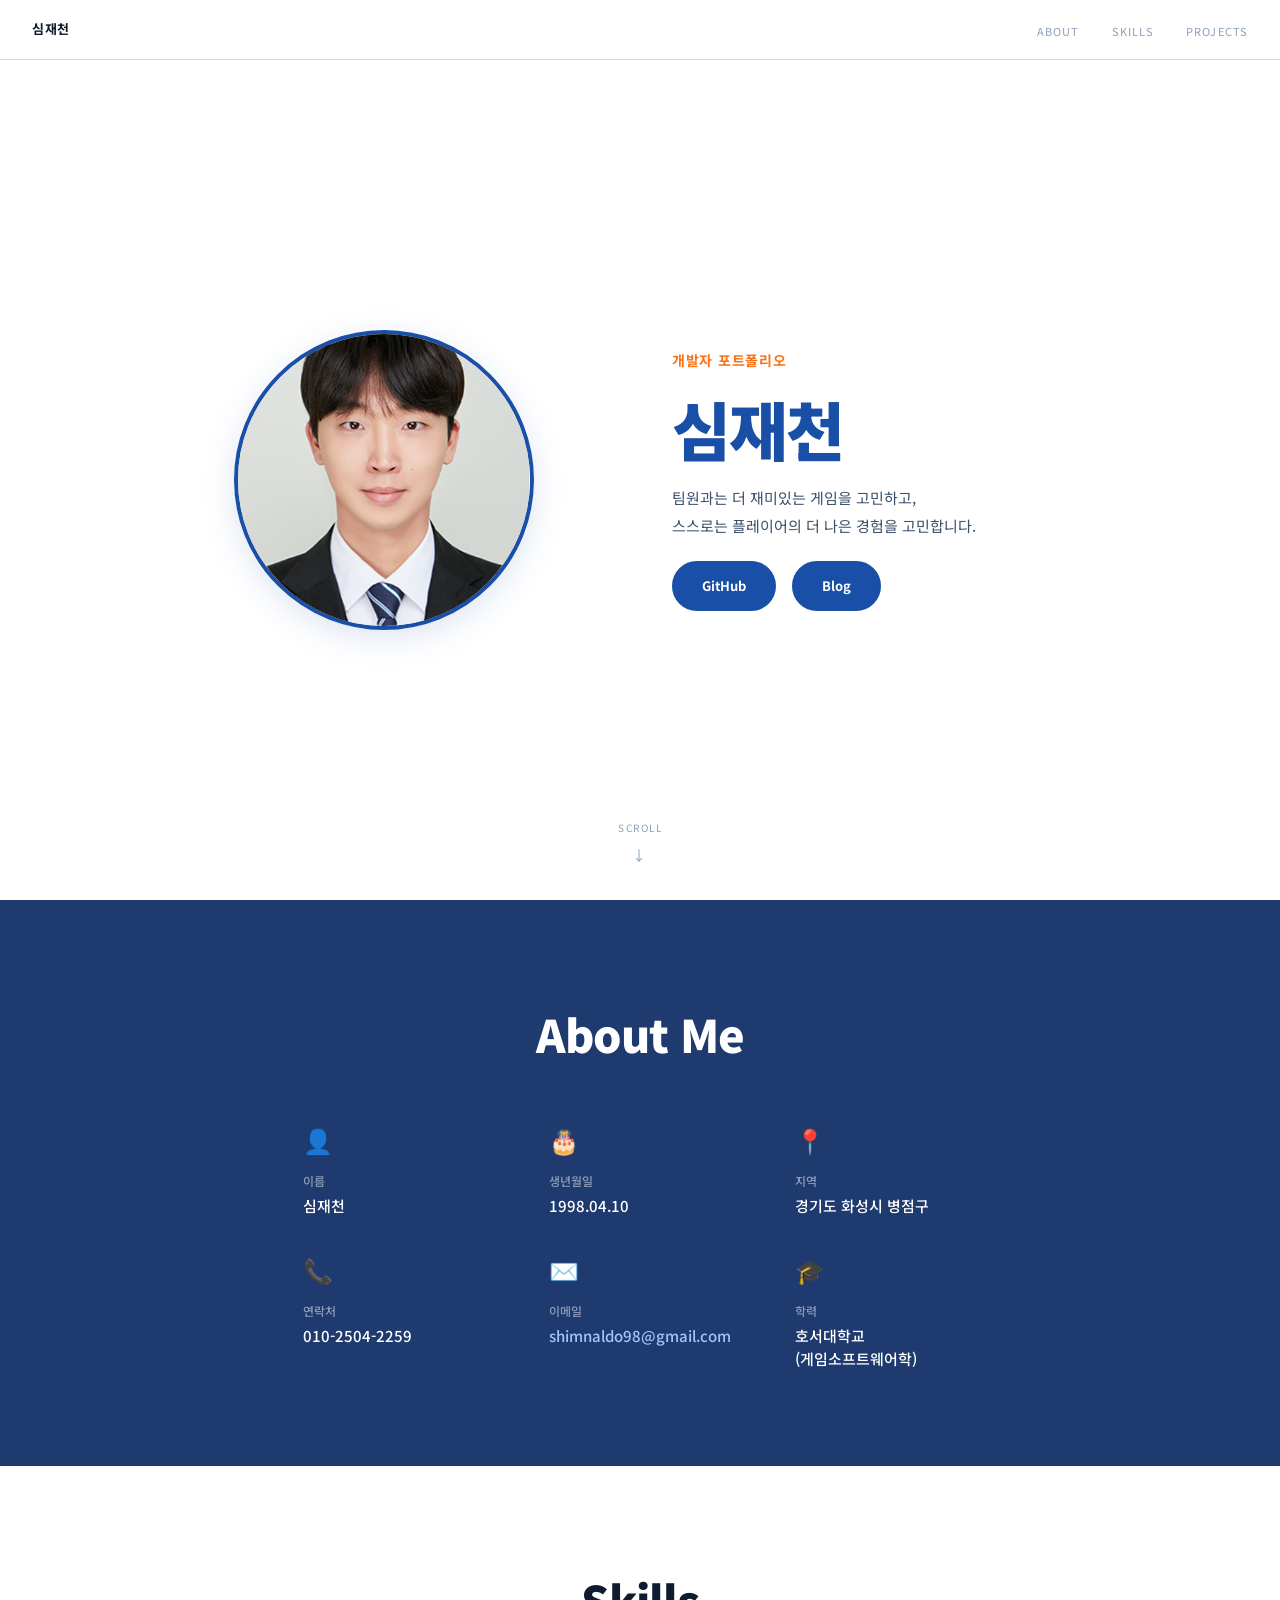
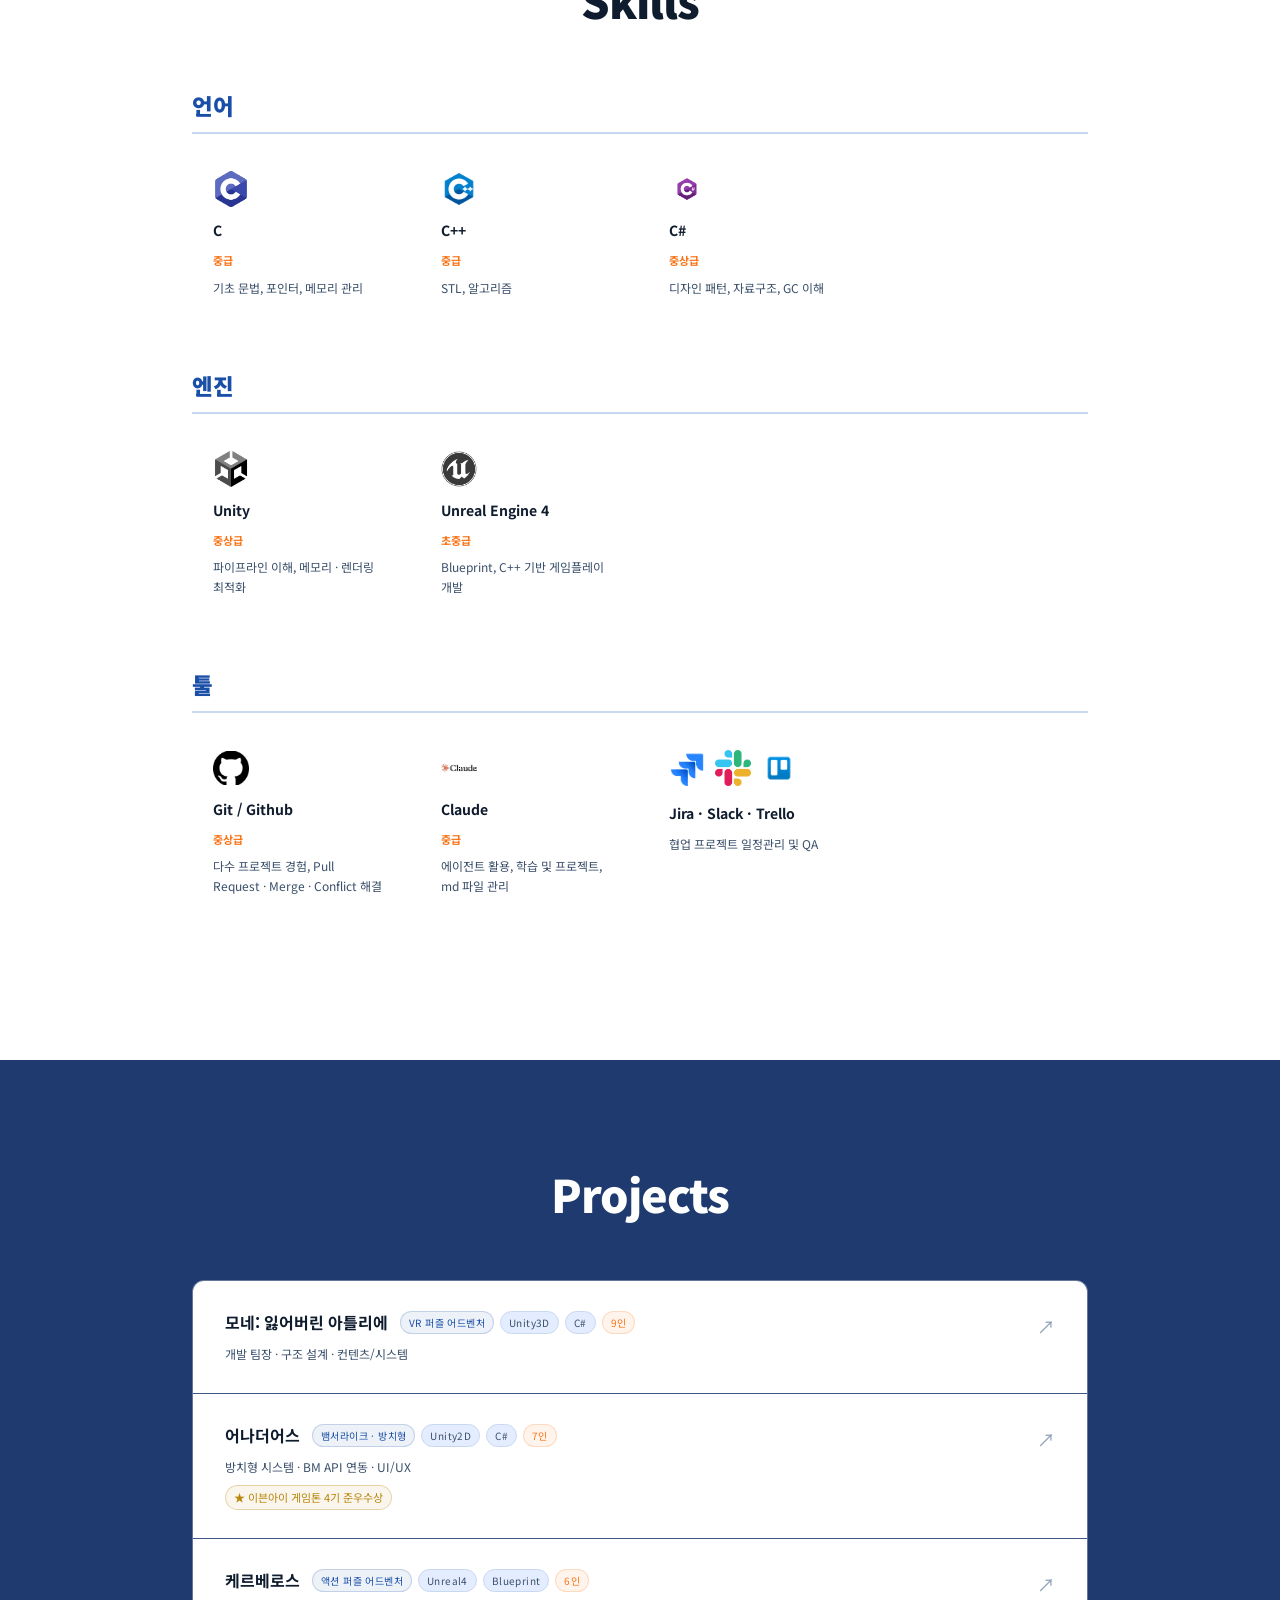
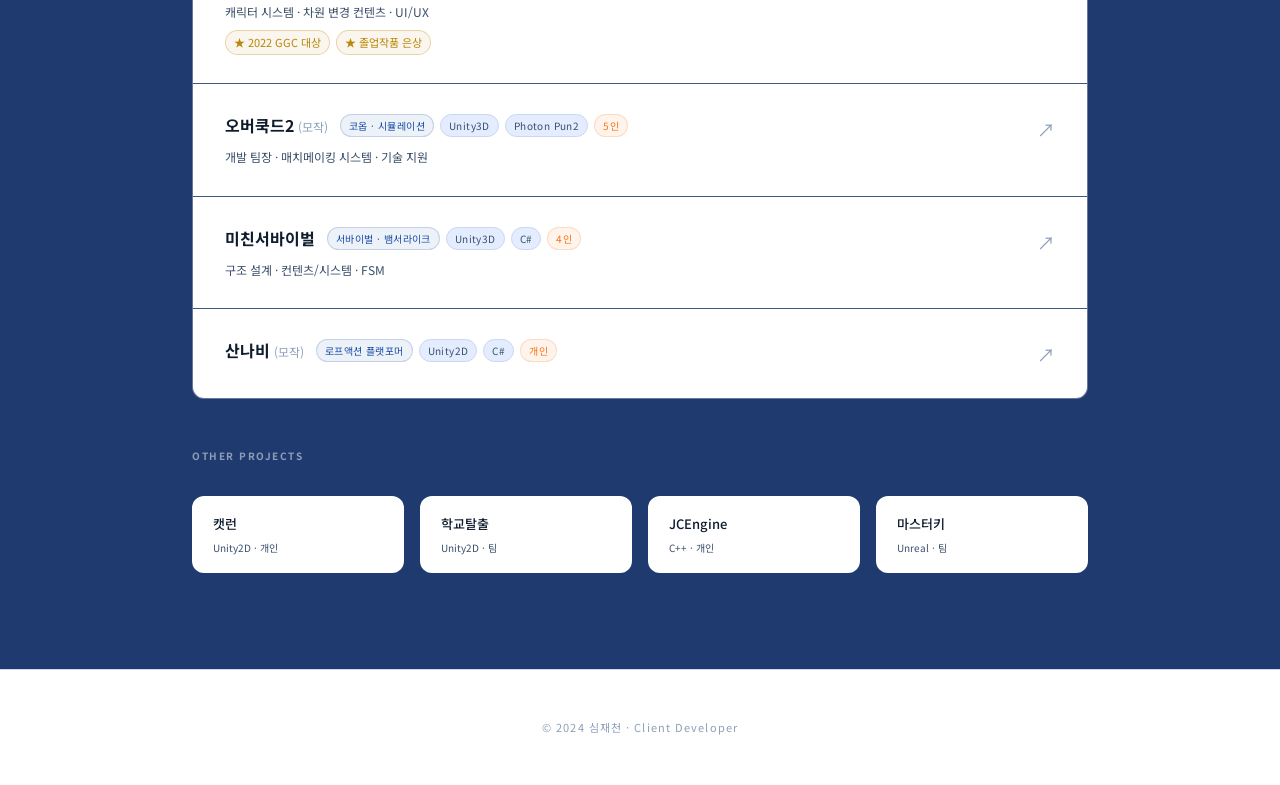
==== index.html @ f61ac031 "Update index.html" ====
<!DOCTYPE html>
<html lang="ko">
<head>
<meta charset="UTF-8">
<meta name="viewport" content="width=device-width, initial-scale=1.0">
<title>심재천 | Client Developer</title>
<link href="https://fonts.googleapis.com/css2?family=Noto+Sans+KR:wght@300;400;500;700;900&display=swap" rel="stylesheet">
<style>
  :root {
    --bg: #ffffff;
    --surface: #f0f4ff;
    --surface2: #e4ecff;
    --border: #c8d8f0;
    --accent: #1a4fa8;
    --accent-light: #3b6fd4;
    --highlight: #f97316;
    --text: #0f1c2e;
    --text-muted: #3a4f6a;
    --text-dim: #8ca0b8;
    --radius: 12px;
    --nav-height: 60px;
  }

  * { margin: 0; padding: 0; box-sizing: border-box; }

  html { scroll-behavior: smooth; }

  body {
    background: var(--bg);
    color: var(--text);
    font-family: 'Noto Sans KR', sans-serif;
    font-weight: 400;
    line-height: 1.7;
  }

  /* 네비게이션 */
  nav {
    position: fixed;
    top: 0;
    left: 0;
    right: 0;
    height: var(--nav-height);
    background: rgba(255,255,255,0.92);
    backdrop-filter: blur(12px);
    border-bottom: 1px solid var(--border);
    z-index: 100;
    display: flex;
    align-items: center;
    justify-content: space-between;
    padding: 0 2rem;
  }

  .nav-logo {
    font-family: 'Noto Sans KR', sans-serif;
    font-size: 13px;
    font-weight: 700;
    color: var(--text);
    text-decoration: none;
    letter-spacing: 0.05em;
  }

  .nav-links {
    display: flex;
    gap: 2rem;
    list-style: none;
  }

  .nav-links a {
    font-family: 'Noto Sans KR', sans-serif;
    font-size: 11px;
    color: var(--text-dim);
    text-decoration: none;
    letter-spacing: 0.1em;
    text-transform: uppercase;
    transition: color 0.2s;
  }

  .nav-links a:hover { color: var(--highlight); }

  /* 히어로 섹션 */
  #hero {
    min-height: 100vh;
    display: flex;
    flex-direction: column;
    align-items: center;
    justify-content: center;
    padding: var(--nav-height) 2rem 0;
    position: relative;
    background: #ffffff;
  }

  .hero-inner {
    max-width: 960px;
    width: 100%;
    margin: 0 auto;
    display: grid;
    grid-template-columns: 1fr 1fr;
    gap: 4rem;
    align-items: center;
  }

  .hero-left {
    display: flex;
    justify-content: center;
  }

  .hero-photo {
    width: 300px;
    height: 300px;
    border-radius: 50%;
    object-fit: cover;
    border: 4px solid var(--accent);
    box-shadow: 0 8px 32px rgba(26,79,168,0.15);
  }

  .hero-right {
    display: flex;
    flex-direction: column;
    gap: 1.25rem;
  }

  .hero-label {
    font-size: 14px;
    font-weight: 700;
    color: var(--highlight);
    letter-spacing: 0.05em;
  }

  .hero-name {
    font-size: clamp(2.5rem, 5vw, 4rem);
    font-weight: 900;
    letter-spacing: -0.03em;
    line-height: 1.1;
    color: var(--accent);
  }

  .hero-desc {
    font-size: 15px;
    color: var(--text-muted);
    line-height: 1.9;
    font-weight: 400;
  }

  .hero-links {
    display: flex;
    gap: 1rem;
    flex-wrap: wrap;
  }

  .hero-link {
    font-size: 13px;
    font-weight: 700;
    padding: 12px 28px;
    border-radius: 100px;
    text-decoration: none;
    transition: all 0.2s;
  }

  .hero-link-primary {
    background: var(--accent);
    color: #ffffff;
    border: 2px solid var(--accent);
  }

  .hero-link-primary:hover {
    background: transparent;
    color: var(--accent);
  }

  .hero-link-secondary {
    background: var(--accent);
    color: #ffffff;
    border: 2px solid var(--accent);
  }

  .hero-link-secondary:hover {
    background: transparent;
    color: var(--accent);
  }

  #about .section-inner {
    display: flex;
    flex-direction: column;
    align-items: center;
  }
    color: rgba(255,255,255,0.5);
  }

  .section.dark .about-val {
    color: #ffffff;
  }

  .section.dark .about-val a {
    color: #a0c4ff;
  }

  .scroll-hint {
    position: absolute;
    bottom: 2rem;
    left: 50%;
    transform: translateX(-50%);
    font-size: 10px;
    color: var(--text-dim);
    letter-spacing: 0.15em;
    display: flex;
    flex-direction: column;
    align-items: center;
    gap: 8px;
    animation: bounce 2s infinite;
  }

  .scroll-hint::after {
    content: '↓';
    font-size: 14px;
  }

  @keyframes bounce {
    0%, 100% { transform: translateX(-50%) translateY(0); }
    50% { transform: translateX(-50%) translateY(6px); }
  }

  /* 공통 섹션 */
  .section {
    padding: 6rem 0;
    background: var(--bg);
  }

  .section.dark {
    background: #1e3a6e;
  }

  .section.dark .project-list {
    background: rgba(255,255,255,0.15);
    border-color: rgba(255,255,255,0.2);
  }

  .section.dark .project-item {
    background: #ffffff;
  }

  .section.dark .project-item:hover {
    background: var(--surface);
  }

  .section.dark .project-name {
    color: var(--text);
  }

  .section.dark .project-role {
    color: var(--text-muted);
  }

  .section.dark .project-arrow {
    color: var(--text-dim);
  }

  .section.dark .project-item:hover .project-arrow {
    color: var(--accent);
  }

  .section.dark .tag-tool {
    background: var(--surface2);
    color: var(--text-muted);
    border-color: var(--border);
  }

  .section.dark .minor-card {
    background: #ffffff;
    border-color: rgba(255,255,255,0.3);
  }

  .section.dark .minor-title {
    color: var(--text);
  }

  .section.dark .minor-meta {
    color: var(--text-muted);
  }

  .section.dark .minor-section-label {
    color: rgba(255,255,255,0.5);
  }

  .section.dark .section-title {
    color: #ffffff;
  }

  #about .section-inner {
    display: flex;
    flex-direction: column;
    align-items: center;
  }

  .section.dark .about-key {
    color: rgba(255,255,255,0.5);
  }

  .section.dark .about-val {
    color: #ffffff;
  }

  .section.dark .about-val a {
    color: #a0c4ff;
  }

  .section-inner {
    max-width: 960px;
    margin: 0 auto;
    padding: 0 2rem;
  }

  .section-title {
    font-family: 'Noto Sans KR', sans-serif;
    font-size: clamp(1.8rem, 4vw, 2.8rem);
    font-weight: 900;
    color: var(--text);
    letter-spacing: -0.02em;
    margin-bottom: 3rem;
    text-align: center;
  }

  .section-title::after {
    display: none;
  }

  /* ABOUT */
  .about-grid {
    display: grid;
    grid-template-columns: repeat(3, 1fr);
    gap: 2rem 4rem;
    width: fit-content;
    margin: 0 auto;
  }

  .about-item {
    display: flex;
    flex-direction: column;
    gap: 4px;
  }

  .about-icon {
    font-size: 24px;
    margin-bottom: 6px;
  }

  .about-key {
    font-size: 12px;
    color: var(--text-dim);
    font-weight: 500;
  }

  .about-val {
    font-size: 15px;
    color: var(--text);
    font-weight: 500;
    line-height: 1.5;
  }

  .about-val a {
    color: var(--accent);
    text-decoration: none;
  }

  .about-val a:hover { text-decoration: underline; }

  /* SKILLS */
  .skills-category {
    margin-bottom: 3rem;
  }

  .skills-category-label {
    font-size: 1.4rem;
    font-weight: 900;
    color: var(--accent);
    margin-bottom: 1rem;
    padding-bottom: 0.5rem;
    border-bottom: 2px solid var(--border);
  }

  .skills-grid {
    display: grid;
    grid-template-columns: repeat(auto-fill, minmax(180px, 1fr));
    gap: 1rem;
  }

  .skill-card {
    background: #ffffff;
    border: 1px solid rgba(255,255,255,0.3);
    border-radius: var(--radius);
    padding: 1.25rem;
    display: flex;
    flex-direction: column;
    gap: 0.5rem;
  }

  .skill-icon {
    width: 36px;
    height: 36px;
    object-fit: contain;
    margin-bottom: 4px;
  }

  .skill-icon-placeholder {
    width: 36px;
    height: 36px;
    display: flex;
    align-items: center;
    justify-content: center;
    font-size: 22px;
    color: var(--highlight);
    margin-bottom: 4px;
  }

  .skill-name {
    font-size: 14px;
    font-weight: 700;
    color: var(--text);
  }

  .skill-level {
    font-size: 11px;
    color: var(--highlight);
    font-weight: 700;
  }

  .skill-desc {
    font-size: 12px;
    color: var(--text-muted);
    line-height: 1.6;
  }
    color: #aaa;
    line-height: 1.6;
  }

  .skill-card-wide {
    grid-column: span 2;
  }

  .skill-icons-row {
    display: flex;
    gap: 10px;
    margin-bottom: 4px;
  }
  .project-list {
    display: flex;
    flex-direction: column;
    gap: 1px;
    background: var(--border);
    border: 1px solid var(--border);
    border-radius: var(--radius);
    overflow: hidden;
  }

  .project-item {
    background: var(--bg);
    padding: 1.75rem 2rem;
    display: grid;
    grid-template-columns: 1fr auto;
    gap: 1rem;
    align-items: start;
    text-decoration: none;
    color: inherit;
    transition: background 0.2s;
    cursor: pointer;
  }

  .project-item:hover {
    background: var(--surface);
  }

  .project-item:hover .project-arrow {
    color: var(--accent);
    transform: translate(2px, -2px);
  }

  .project-main {
    display: flex;
    flex-direction: column;
    gap: 0.5rem;
  }

  .project-header {
    display: flex;
    align-items: center;
    gap: 12px;
    flex-wrap: wrap;
  }

  .project-name {
    font-size: 16px;
    font-weight: 700;
    color: var(--text);
  }

  .project-tags {
    display: flex;
    gap: 6px;
    flex-wrap: wrap;
  }

  .tag {
    font-family: 'Noto Sans KR', sans-serif;
    font-size: 10px;
    padding: 2px 8px;
    border-radius: 100px;
    letter-spacing: 0.04em;
  }

  .tag-genre {
    background: rgba(26,79,168,0.08);
    color: var(--accent);
    border: 1px solid rgba(26,79,168,0.2);
  }

  .tag-tool {
    background: var(--surface2);
    color: var(--text-muted);
    border: 1px solid var(--border);
  }

  .tag-team {
    background: rgba(249,115,22,0.08);
    color: var(--highlight);
    border: 1px solid rgba(249,115,22,0.2);
  }

  .project-role {
    font-size: 12px;
    color: var(--text-dim);
  }

  .project-awards {
    display: flex;
    gap: 6px;
    flex-wrap: wrap;
  }

  .award-badge {
    display: inline-flex;
    align-items: center;
    gap: 4px;
    font-size: 11px;
    color: #b8860b;
    border: 1px solid rgba(184,134,11,0.3);
    background: rgba(184,134,11,0.07);
    padding: 2px 8px;
    border-radius: 100px;
  }

  .project-arrow {
    font-size: 18px;
    color: var(--text-dim);
    transition: color 0.2s, transform 0.2s;
    flex-shrink: 0;
    margin-top: 2px;
  }

  /* 기타 프로젝트 */
  .minor-grid {
    display: grid;
    grid-template-columns: repeat(auto-fill, minmax(180px, 1fr));
    gap: 1rem;
    margin-top: 2rem;
  }

  .minor-card {
    background: var(--surface);
    border: 1px solid var(--border);
    border-radius: var(--radius);
    padding: 1rem 1.25rem;
    display: flex;
    flex-direction: column;
    gap: 4px;
  }

  .minor-title {
    font-size: 13px;
    font-weight: 500;
    color: var(--text);
  }

  .minor-meta {
    font-family: 'Noto Sans KR', sans-serif;
    font-size: 10px;
    color: var(--text-dim);
  }

  .minor-section-label {
    font-family: 'Noto Sans KR', sans-serif;
    font-size: 10px;
    font-weight: 700;
    color: var(--text-dim);
    letter-spacing: 0.15em;
    text-transform: uppercase;
    margin-top: 3rem;
    margin-bottom: 1rem;
  }

  /* 푸터 */
  footer {
    padding: 3rem 0;
    border-top: 1px solid var(--border);
    text-align: center;
  }

  .footer-text {
    font-family: 'Noto Sans KR', sans-serif;
    font-size: 11px;
    color: var(--text-dim);
    letter-spacing: 0.1em;
  }

  @media (max-width: 600px) {
    .about-grid { grid-template-columns: 1fr; }
    .nav-links { display: none; }
    .project-item { grid-template-columns: 1fr; }
    .hero-inner { grid-template-columns: 1fr; text-align: center; }
    .hero-photo { width: 200px; height: 200px; }
    .hero-links { justify-content: center; }
  }
</style>
</head>
<body>

<!-- 네비게이션 -->
<nav>
  <a class="nav-logo" href="#hero">심재천</a>
  <ul class="nav-links">
    <li><a href="#about">About</a></li>
    <li><a href="#skills">Skills</a></li>
    <li><a href="#projects">Projects</a></li>
  </ul>
</nav>

<!-- 히어로 -->
<section id="hero">
  <div class="hero-inner">
    <div class="hero-left">
      <img class="hero-photo" src="assets/icon/profile_sjc.jpg" alt="심재천 프로필 사진">
    </div>
    <div class="hero-right">
      <div class="hero-label">개발자 포트폴리오</div>
      <h1 class="hero-name">심재천</h1>
      <p class="hero-desc">팀원과는 더 재미있는 게임을 고민하고,<br>스스로는 플레이어의 더 나은 경험을 고민합니다.</p>
      <div class="hero-links">
        <a class="hero-link hero-link-primary" href="https://github.com/20171193" target="_blank">GitHub</a>
        <a class="hero-link hero-link-secondary" href="https://shimnaldo.tistory.com/" target="_blank">Blog</a>
      </div>
    </div>
  </div>
  <div class="scroll-hint">SCROLL</div>
</section>

<!-- ABOUT -->
<section id="about" class="section dark">
  <div class="section-inner">
    <div class="section-title">About Me</div>
    <div class="about-grid">
      <div class="about-item">
        <div class="about-icon">👤</div>
        <div class="about-key">이름</div>
        <div class="about-val">심재천</div>
      </div>
      <div class="about-item">
        <div class="about-icon">🎂</div>
        <div class="about-key">생년월일</div>
        <div class="about-val">1998.04.10</div>
      </div>
      <div class="about-item">
        <div class="about-icon">📍</div>
        <div class="about-key">지역</div>
        <div class="about-val">경기도 화성시 병점구</div>
      </div>
      <div class="about-item">
        <div class="about-icon">📞</div>
        <div class="about-key">연락처</div>
        <div class="about-val">010-2504-2259</div>
      </div>
      <div class="about-item">
        <div class="about-icon">✉️</div>
        <div class="about-key">이메일</div>
        <div class="about-val"><a href="mailto:shimnaldo98@gmail.com">shimnaldo98@gmail.com</a></div>
      </div>
      <div class="about-item">
        <div class="about-icon">🎓</div>
        <div class="about-key">학력</div>
        <div class="about-val">호서대학교<br>(게임소프트웨어학)</div>
      </div>
    </div>
  </div>
</section>

<!-- SKILLS -->
<section id="skills" class="section">
  <div class="section-inner">
    <div class="section-title">Skills</div>

    <div class="skills-category">
      <div class="skills-category-label">언어</div>
      <div class="skills-grid">
        <div class="skill-card">
          <img class="skill-icon" src="assets/icon/C.png" alt="C">
          <div class="skill-name">C</div>
          <div class="skill-level">중급</div>
          <div class="skill-desc">기초 문법, 포인터, 메모리 관리</div>
        </div>
        <div class="skill-card">
          <img class="skill-icon" src="assets/icon/CPP.png" alt="C++">
          <div class="skill-name">C++</div>
          <div class="skill-level">중급</div>
          <div class="skill-desc">STL, 알고리즘</div>
        </div>
        <div class="skill-card">
          <img class="skill-icon" src="assets/icon/Csharp.png" alt="C#">
          <div class="skill-name">C#</div>
          <div class="skill-level">중상급</div>
          <div class="skill-desc">디자인 패턴, 자료구조, GC 이해</div>
        </div>
      </div>
    </div>

    <div class="skills-category">
      <div class="skills-category-label">엔진</div>
      <div class="skills-grid">
        <div class="skill-card">
          <img class="skill-icon" src="assets/icon/Unity.png" alt="Unity">
          <div class="skill-name">Unity</div>
          <div class="skill-level">중상급</div>
          <div class="skill-desc">파이프라인 이해, 메모리 · 렌더링 최적화</div>
        </div>
        <div class="skill-card">
          <img class="skill-icon" src="assets/icon/Unreal.png" alt="Unreal Engine 4">
          <div class="skill-name">Unreal Engine 4</div>
          <div class="skill-level">초중급</div>
          <div class="skill-desc">Blueprint, C++ 기반 게임플레이 개발</div>
        </div>
      </div>
    </div>

    <div class="skills-category">
      <div class="skills-category-label">툴</div>
      <div class="skills-grid">
        <div class="skill-card">
          <img class="skill-icon" src="assets/icon/Github.png" alt="Git/Github">
          <div class="skill-name">Git / Github</div>
          <div class="skill-level">중상급</div>
          <div class="skill-desc">다수 프로젝트 경험, Pull Request · Merge · Conflict 해결</div>
        </div>
        <div class="skill-card">
          <img class="skill-icon" src="assets/icon/Claude.png" alt="Claude">
          <div class="skill-name">Claude</div>
          <div class="skill-level">중급</div>
          <div class="skill-desc">에이전트 활용, 학습 및 프로젝트, md 파일 관리</div>
        </div>
        <div class="skill-card skill-card-wide">
          <div class="skill-icons-row">
            <img class="skill-icon" src="assets/icon/Jira.png" alt="Jira">
            <img class="skill-icon" src="assets/icon/Slack.png" alt="Slack">
            <img class="skill-icon" src="assets/icon/Trello.png" alt="Trello">
          </div>
          <div class="skill-name">Jira · Slack · Trello</div>
          <div class="skill-desc">협업 프로젝트 일정관리 및 QA</div>
        </div>
      </div>
    </div>

  </div>
</section>

<!-- PROJECTS -->
<section id="projects" class="section dark">
  <div class="section-inner">
    <div class="section-title">Projects</div>

    <div class="project-list">

      <!-- 모네 -->
      <div class="project-item" onclick="location.href='monet.html'">
        <div class="project-main">
          <div class="project-header">
            <span class="project-name">모네: 잃어버린 아틀리에</span>
            <div class="project-tags">
              <span class="tag tag-genre">VR 퍼즐 어드벤처</span>
              <span class="tag tag-tool">Unity3D</span>
              <span class="tag tag-tool">C#</span>
              <span class="tag tag-team">9인</span>
            </div>
          </div>
          <div class="project-role">개발 팀장 · 구조 설계 · 컨텐츠/시스템</div>
        </div>
        <span class="project-arrow">↗</span>
      </div>

      <!-- 어나더어스 -->
      <div class="project-item" onclick="location.href='anothearth.html'">
        <div class="project-main">
          <div class="project-header">
            <span class="project-name">어나더어스</span>
            <div class="project-tags">
              <span class="tag tag-genre">뱀서라이크 · 방치형</span>
              <span class="tag tag-tool">Unity2D</span>
              <span class="tag tag-tool">C#</span>
              <span class="tag tag-team">7인</span>
            </div>
          </div>
          <div class="project-role">방치형 시스템 · BM API 연동 · UI/UX</div>
          <div class="project-awards">
            <span class="award-badge">★ 이븐아이 게임톤 4기 준우수상</span>
          </div>
        </div>
        <span class="project-arrow">↗</span>
      </div>

      <!-- 케르베로스 -->
      <div class="project-item" onclick="location.href='kerberos.html'">
        <div class="project-main">
          <div class="project-header">
            <span class="project-name">케르베로스</span>
            <div class="project-tags">
              <span class="tag tag-genre">액션 퍼즐 어드벤처</span>
              <span class="tag tag-tool">Unreal4</span>
              <span class="tag tag-tool">Blueprint</span>
              <span class="tag tag-team">6인</span>
            </div>
          </div>
          <div class="project-role">캐릭터 시스템 · 차원 변경 컨텐츠 · UI/UX</div>
          <div class="project-awards">
            <span class="award-badge">★ 2022 GGC 대상</span>
            <span class="award-badge">★ 졸업작품 은상</span>
          </div>
        </div>
        <span class="project-arrow">↗</span>
      </div>

      <!-- 오버쿡드2 -->
      <div class="project-item" onclick="location.href='overcooked.html'">
        <div class="project-main">
          <div class="project-header">
            <span class="project-name">오버쿡드2 <span style="font-size:12px; color:var(--text-dim); font-weight:400;">(모작)</span></span>
            <div class="project-tags">
              <span class="tag tag-genre">코옵 · 시뮬레이션</span>
              <span class="tag tag-tool">Unity3D</span>
              <span class="tag tag-tool">Photon Pun2</span>
              <span class="tag tag-team">5인</span>
            </div>
          </div>
          <div class="project-role">개발 팀장 · 매치메이킹 시스템 · 기술 지원</div>
        </div>
        <span class="project-arrow">↗</span>
      </div>

      <!-- 미친서바이벌 -->
      <div class="project-item" onclick="location.href='madsurvival.html'">
        <div class="project-main">
          <div class="project-header">
            <span class="project-name">미친서바이벌</span>
            <div class="project-tags">
              <span class="tag tag-genre">서바이벌 · 뱀서라이크</span>
              <span class="tag tag-tool">Unity3D</span>
              <span class="tag tag-tool">C#</span>
              <span class="tag tag-team">4인</span>
            </div>
          </div>
          <div class="project-role">구조 설계 · 컨텐츠/시스템 · FSM</div>
        </div>
        <span class="project-arrow">↗</span>
      </div>

      <!-- 산나비 -->
      <div class="project-item" onclick="location.href='sannabi.html'">
        <div class="project-main">
          <div class="project-header">
            <span class="project-name">산나비 <span style="font-size:12px; color:var(--text-dim); font-weight:400;">(모작)</span></span>
            <div class="project-tags">
              <span class="tag tag-genre">로프액션 플랫포머</span>
              <span class="tag tag-tool">Unity2D</span>
              <span class="tag tag-tool">C#</span>
              <span class="tag tag-team">개인</span>
            </div>
          </div>
        </div>
        <span class="project-arrow">↗</span>
      </div>

    </div>

    <!-- 기타 프로젝트 -->
    <div class="minor-section-label">Other Projects</div>
    <div class="minor-grid">
      <div class="minor-card">
        <div class="minor-title">캣런</div>
        <div class="minor-meta">Unity2D · 개인</div>
      </div>
      <div class="minor-card">
        <div class="minor-title">학교탈출</div>
        <div class="minor-meta">Unity2D · 팀</div>
      </div>
      <div class="minor-card">
        <div class="minor-title">JCEngine</div>
        <div class="minor-meta">C++ · 개인</div>
      </div>
      <div class="minor-card">
        <div class="minor-title">마스터키</div>
        <div class="minor-meta">Unreal · 팀</div>
      </div>
    </div>

  </div>
</section>

<footer>
  <p class="footer-text">© 2024 심재천 · Client Developer</p>
</footer>

</body>
</html>
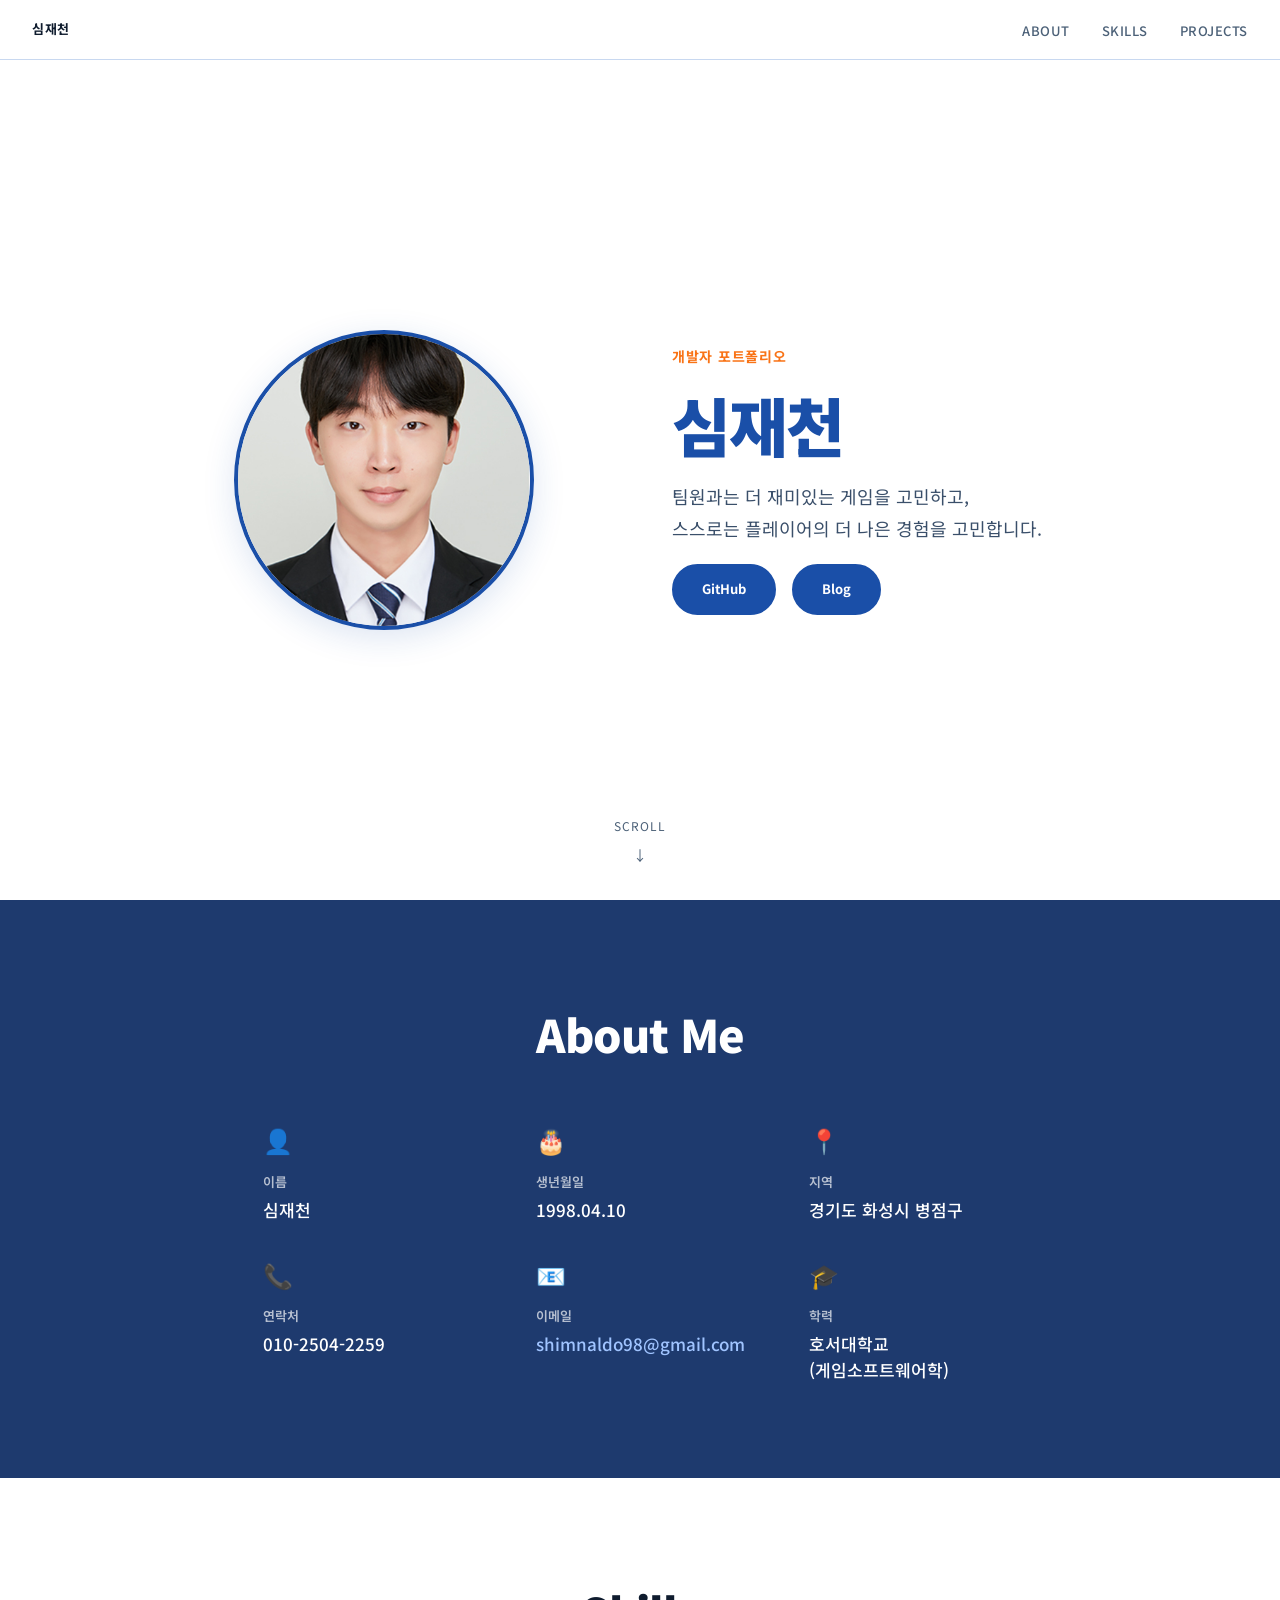
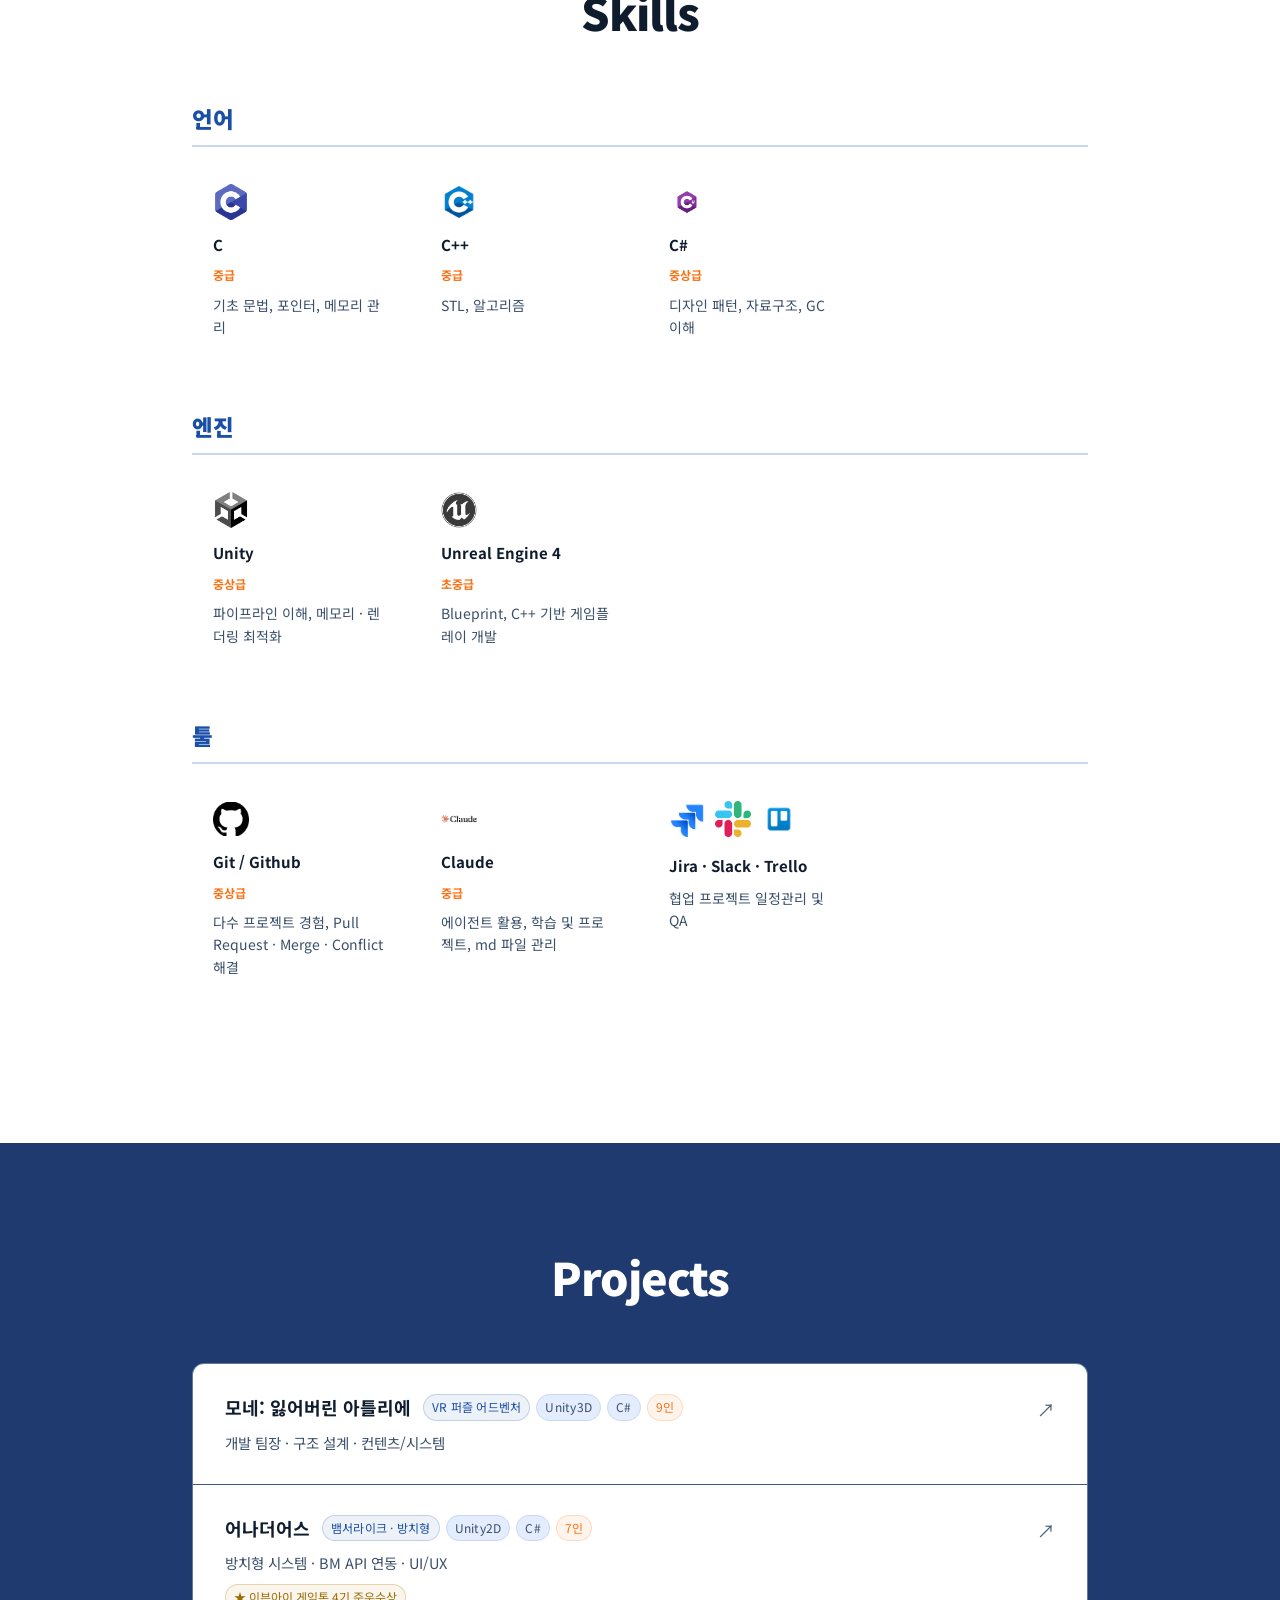
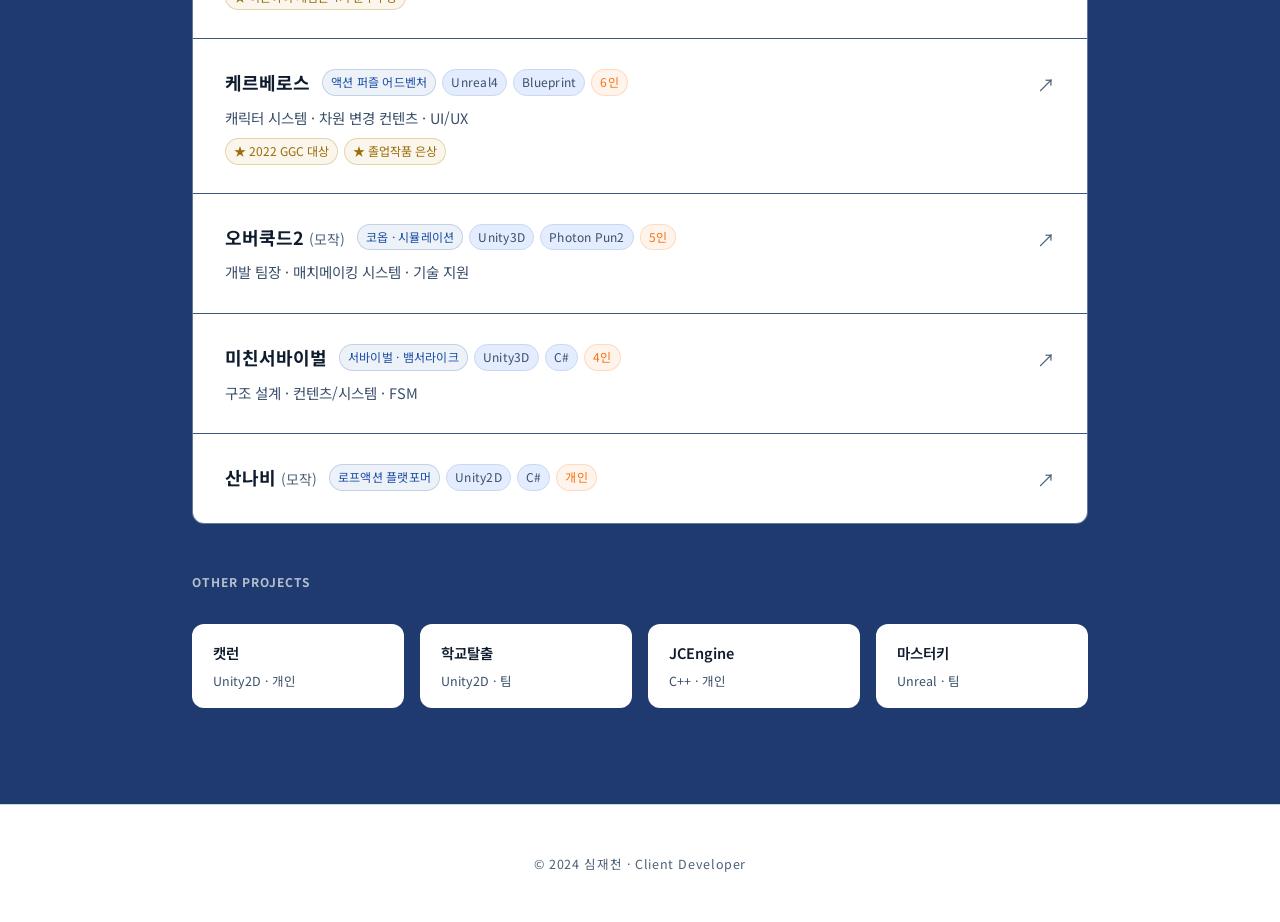
==== commit a6c6122e: "fix : 메인 페이지 폰트 크기 수정" ====
--- a/index.html
+++ b/index.html
@@ -16,7 +16,7 @@
     --highlight: #f97316;
     --text: #0f1c2e;
     --text-muted: #3a4f6a;
-    --text-dim: #8ca0b8;
+    --text-dim: #4c6178;
     --radius: 12px;
     --nav-height: 60px;
   }
@@ -30,6 +30,7 @@
     color: var(--text);
     font-family: 'Noto Sans KR', sans-serif;
     font-weight: 400;
+    font-size: 16px;
     line-height: 1.7;
   }
 
@@ -67,10 +68,11 @@
 
   .nav-links a {
     font-family: 'Noto Sans KR', sans-serif;
-    font-size: 11px;
+    font-size: 13px;
+    font-weight: 500;
     color: var(--text-dim);
     text-decoration: none;
-    letter-spacing: 0.1em;
+    letter-spacing: 0.04em;
     text-transform: uppercase;
     transition: color 0.2s;
   }
@@ -135,9 +137,9 @@
   }
 
   .hero-desc {
-    font-size: 15px;
+    font-size: 18px;
     color: var(--text-muted);
-    line-height: 1.9;
+    line-height: 1.8;
     font-weight: 400;
   }
 
@@ -183,7 +185,7 @@
     flex-direction: column;
     align-items: center;
   }
-    color: rgba(255,255,255,0.5);
+    color: rgba(255,255,255,0.68);
   }
 
   .section.dark .about-val {
@@ -199,9 +201,9 @@
     bottom: 2rem;
     left: 50%;
     transform: translateX(-50%);
-    font-size: 10px;
+    font-size: 12px;
     color: var(--text-dim);
-    letter-spacing: 0.15em;
+    letter-spacing: 0.08em;
     display: flex;
     flex-direction: column;
     align-items: center;
@@ -278,7 +280,7 @@
   }
 
   .section.dark .minor-section-label {
-    color: rgba(255,255,255,0.5);
+    color: rgba(255,255,255,0.68);
   }
 
   .section.dark .section-title {
@@ -292,7 +294,7 @@
   }
 
   .section.dark .about-key {
-    color: rgba(255,255,255,0.5);
+    color: rgba(255,255,255,0.68);
   }
 
   .section.dark .about-val {
@@ -344,13 +346,14 @@
   }
 
   .about-key {
-    font-size: 12px;
+    font-size: 13px;
     color: var(--text-dim);
-    font-weight: 500;
+    font-weight: 600;
+    letter-spacing: 0.02em;
   }
 
   .about-val {
-    font-size: 15px;
+    font-size: 17px;
     color: var(--text);
     font-weight: 500;
     line-height: 1.5;
@@ -412,19 +415,19 @@
   }
 
   .skill-name {
-    font-size: 14px;
+    font-size: 15px;
     font-weight: 700;
     color: var(--text);
   }
 
   .skill-level {
-    font-size: 11px;
+    font-size: 12px;
     color: var(--highlight);
     font-weight: 700;
   }
 
   .skill-desc {
-    font-size: 12px;
+    font-size: 14px;
     color: var(--text-muted);
     line-height: 1.6;
   }
@@ -487,7 +490,7 @@
   }
 
   .project-name {
-    font-size: 16px;
+    font-size: 18px;
     font-weight: 700;
     color: var(--text);
   }
@@ -500,10 +503,10 @@
 
   .tag {
     font-family: 'Noto Sans KR', sans-serif;
-    font-size: 10px;
+    font-size: 12px;
     padding: 2px 8px;
     border-radius: 100px;
-    letter-spacing: 0.04em;
+    letter-spacing: 0.02em;
   }
 
   .tag-genre {
@@ -525,7 +528,7 @@
   }
 
   .project-role {
-    font-size: 12px;
+    font-size: 14.5px;
     color: var(--text-dim);
   }
 
@@ -539,8 +542,8 @@
     display: inline-flex;
     align-items: center;
     gap: 4px;
-    font-size: 11px;
-    color: #b8860b;
+    font-size: 12px;
+    color: #9a6d05;
     border: 1px solid rgba(184,134,11,0.3);
     background: rgba(184,134,11,0.07);
     padding: 2px 8px;
@@ -574,23 +577,23 @@
   }
 
   .minor-title {
-    font-size: 13px;
-    font-weight: 500;
+    font-size: 14.5px;
+    font-weight: 600;
     color: var(--text);
   }
 
   .minor-meta {
     font-family: 'Noto Sans KR', sans-serif;
-    font-size: 10px;
+    font-size: 12.5px;
     color: var(--text-dim);
   }
 
   .minor-section-label {
     font-family: 'Noto Sans KR', sans-serif;
-    font-size: 10px;
+    font-size: 12px;
     font-weight: 700;
     color: var(--text-dim);
-    letter-spacing: 0.15em;
+    letter-spacing: 0.08em;
     text-transform: uppercase;
     margin-top: 3rem;
     margin-bottom: 1rem;
@@ -605,9 +608,9 @@
 
   .footer-text {
     font-family: 'Noto Sans KR', sans-serif;
-    font-size: 11px;
+    font-size: 12.5px;
     color: var(--text-dim);
-    letter-spacing: 0.1em;
+    letter-spacing: 0.05em;
   }
 
   @media (max-width: 600px) {
@@ -677,7 +680,7 @@
         <div class="about-val">010-2504-2259</div>
       </div>
       <div class="about-item">
-        <div class="about-icon">✉️</div>
+        <div class="about-icon">📧</div>
         <div class="about-key">이메일</div>
         <div class="about-val"><a href="mailto:shimnaldo98@gmail.com">shimnaldo98@gmail.com</a></div>
       </div>
@@ -836,7 +839,7 @@
       <div class="project-item" onclick="location.href='overcooked.html'">
         <div class="project-main">
           <div class="project-header">
-            <span class="project-name">오버쿡드2 <span style="font-size:12px; color:var(--text-dim); font-weight:400;">(모작)</span></span>
+            <span class="project-name">오버쿡드2 <span style="font-size:14px; color:var(--text-dim); font-weight:400;">(모작)</span></span>
             <div class="project-tags">
               <span class="tag tag-genre">코옵 · 시뮬레이션</span>
               <span class="tag tag-tool">Unity3D</span>
@@ -870,7 +873,7 @@
       <div class="project-item" onclick="location.href='sannabi.html'">
         <div class="project-main">
           <div class="project-header">
-            <span class="project-name">산나비 <span style="font-size:12px; color:var(--text-dim); font-weight:400;">(모작)</span></span>
+            <span class="project-name">산나비 <span style="font-size:14px; color:var(--text-dim); font-weight:400;">(모작)</span></span>
             <div class="project-tags">
               <span class="tag tag-genre">로프액션 플랫포머</span>
               <span class="tag tag-tool">Unity2D</span>
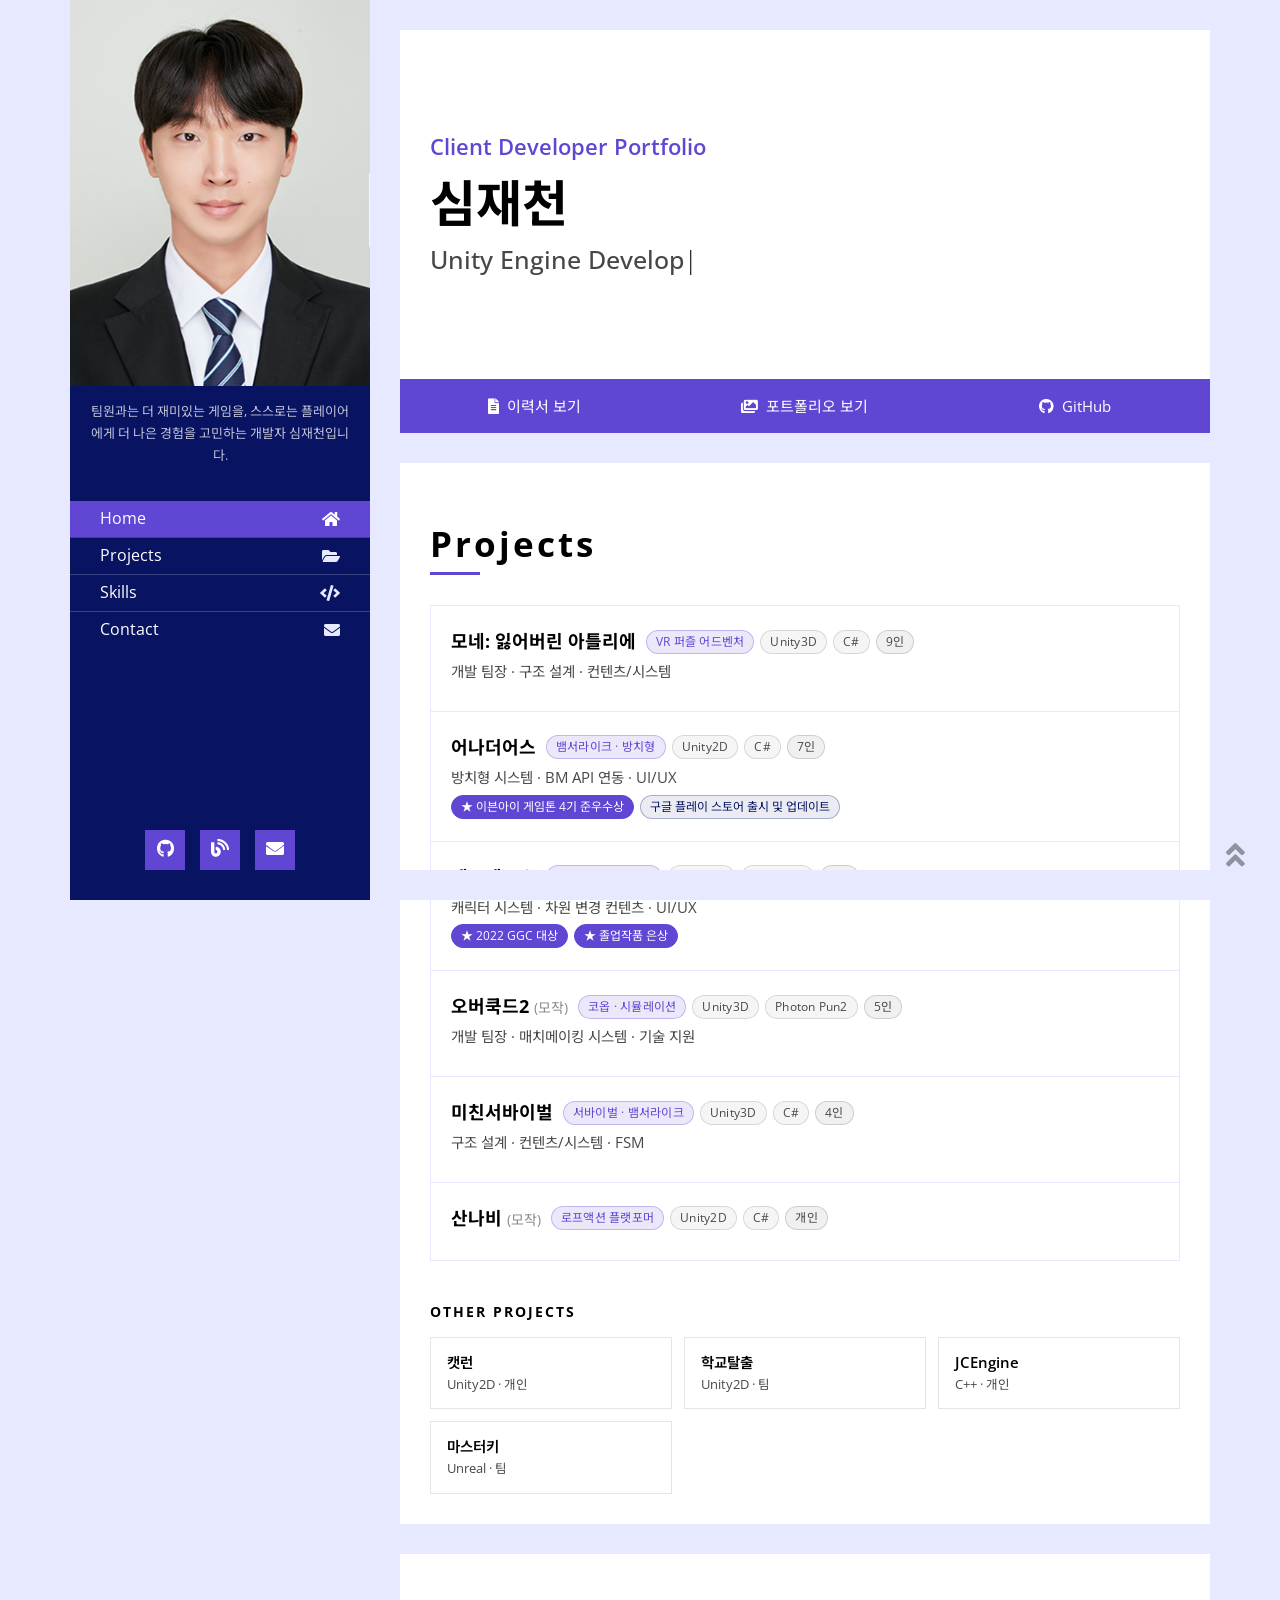
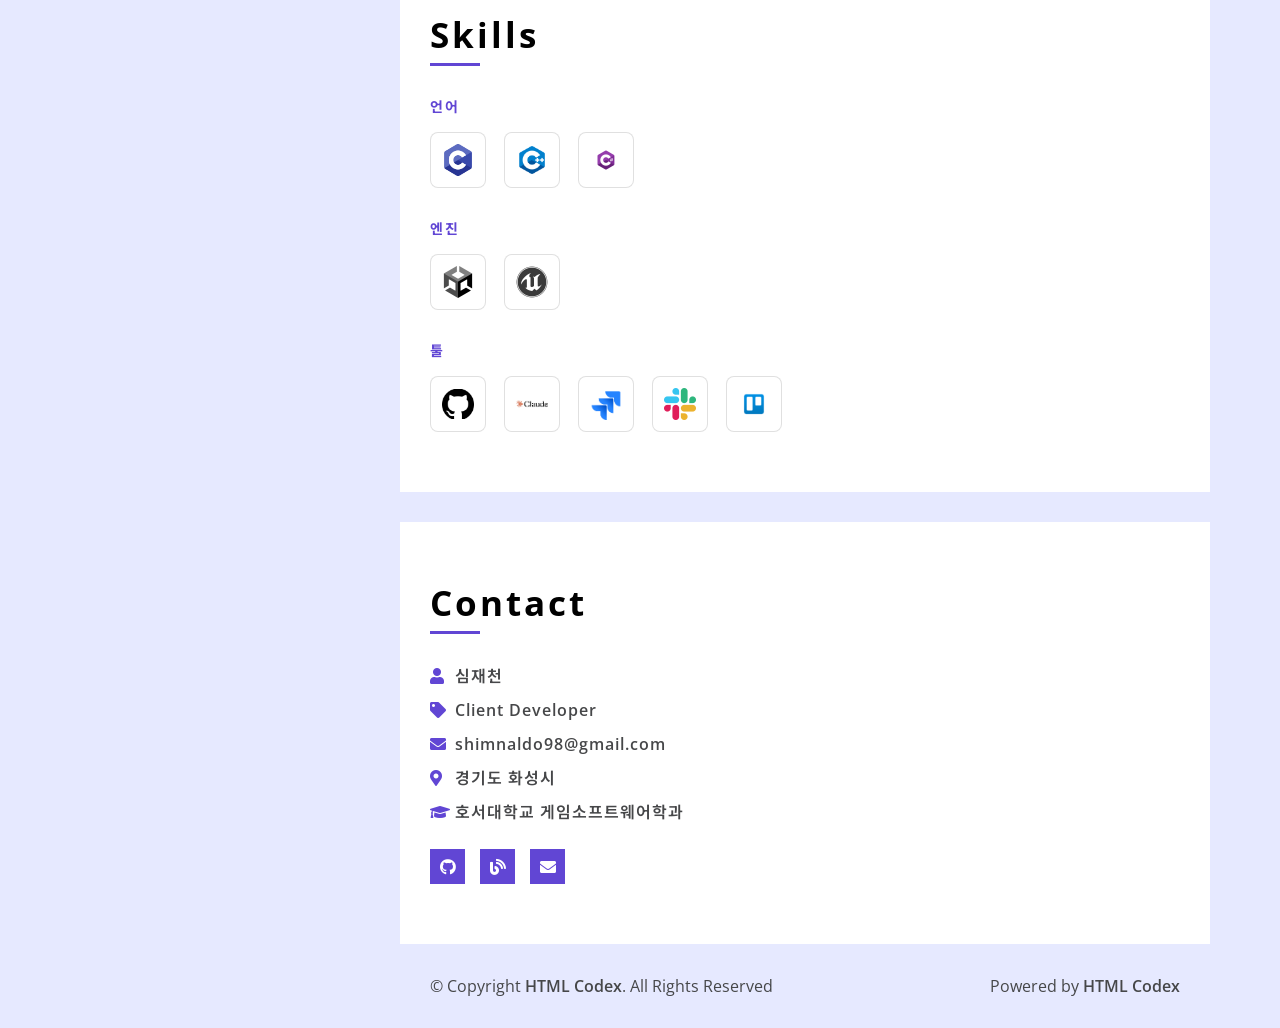
==== commit a4e0a0b3: "프로필 페이지 디자인 적용 resume-2-master 템플릿 기반 메인 페이지 색상/레이아웃 확정, custom.css 추가.  Co-Authored-By: Claude Sonn" ====
--- a/index.html
+++ b/index.html
@@ -1,919 +1,295 @@
 <!DOCTYPE html>
 <html lang="ko">
-<head>
-<meta charset="UTF-8">
-<meta name="viewport" content="width=device-width, initial-scale=1.0">
-<title>심재천 | Client Developer</title>
-<link href="https://fonts.googleapis.com/css2?family=Noto+Sans+KR:wght@300;400;500;700;900&display=swap" rel="stylesheet">
-<style>
-  :root {
-    --bg: #ffffff;
-    --surface: #f0f4ff;
-    --surface2: #e4ecff;
-    --border: #c8d8f0;
-    --accent: #1a4fa8;
-    --accent-light: #3b6fd4;
-    --highlight: #f97316;
-    --text: #0f1c2e;
-    --text-muted: #3a4f6a;
-    --text-dim: #4c6178;
-    --radius: 12px;
-    --nav-height: 60px;
-  }
-
-  * { margin: 0; padding: 0; box-sizing: border-box; }
-
-  html { scroll-behavior: smooth; }
-
-  body {
-    background: var(--bg);
-    color: var(--text);
-    font-family: 'Noto Sans KR', sans-serif;
-    font-weight: 400;
-    font-size: 16px;
-    line-height: 1.7;
-  }
-
-  /* 네비게이션 */
-  nav {
-    position: fixed;
-    top: 0;
-    left: 0;
-    right: 0;
-    height: var(--nav-height);
-    background: rgba(255,255,255,0.92);
-    backdrop-filter: blur(12px);
-    border-bottom: 1px solid var(--border);
-    z-index: 100;
-    display: flex;
-    align-items: center;
-    justify-content: space-between;
-    padding: 0 2rem;
-  }
-
-  .nav-logo {
-    font-family: 'Noto Sans KR', sans-serif;
-    font-size: 13px;
-    font-weight: 700;
-    color: var(--text);
-    text-decoration: none;
-    letter-spacing: 0.05em;
-  }
-
-  .nav-links {
-    display: flex;
-    gap: 2rem;
-    list-style: none;
-  }
-
-  .nav-links a {
-    font-family: 'Noto Sans KR', sans-serif;
-    font-size: 13px;
-    font-weight: 500;
-    color: var(--text-dim);
-    text-decoration: none;
-    letter-spacing: 0.04em;
-    text-transform: uppercase;
-    transition: color 0.2s;
-  }
-
-  .nav-links a:hover { color: var(--highlight); }
-
-  /* 히어로 섹션 */
-  #hero {
-    min-height: 100vh;
-    display: flex;
-    flex-direction: column;
-    align-items: center;
-    justify-content: center;
-    padding: var(--nav-height) 2rem 0;
-    position: relative;
-    background: #ffffff;
-  }
-
-  .hero-inner {
-    max-width: 960px;
-    width: 100%;
-    margin: 0 auto;
-    display: grid;
-    grid-template-columns: 1fr 1fr;
-    gap: 4rem;
-    align-items: center;
-  }
-
-  .hero-left {
-    display: flex;
-    justify-content: center;
-  }
-
-  .hero-photo {
-    width: 300px;
-    height: 300px;
-    border-radius: 50%;
-    object-fit: cover;
-    border: 4px solid var(--accent);
-    box-shadow: 0 8px 32px rgba(26,79,168,0.15);
-  }
-
-  .hero-right {
-    display: flex;
-    flex-direction: column;
-    gap: 1.25rem;
-  }
-
-  .hero-label {
-    font-size: 14px;
-    font-weight: 700;
-    color: var(--highlight);
-    letter-spacing: 0.05em;
-  }
-
-  .hero-name {
-    font-size: clamp(2.5rem, 5vw, 4rem);
-    font-weight: 900;
-    letter-spacing: -0.03em;
-    line-height: 1.1;
-    color: var(--accent);
-  }
-
-  .hero-desc {
-    font-size: 18px;
-    color: var(--text-muted);
-    line-height: 1.8;
-    font-weight: 400;
-  }
-
-  .hero-links {
-    display: flex;
-    gap: 1rem;
-    flex-wrap: wrap;
-  }
-
-  .hero-link {
-    font-size: 13px;
-    font-weight: 700;
-    padding: 12px 28px;
-    border-radius: 100px;
-    text-decoration: none;
-    transition: all 0.2s;
-  }
-
-  .hero-link-primary {
-    background: var(--accent);
-    color: #ffffff;
-    border: 2px solid var(--accent);
-  }
-
-  .hero-link-primary:hover {
-    background: transparent;
-    color: var(--accent);
-  }
-
-  .hero-link-secondary {
-    background: var(--accent);
-    color: #ffffff;
-    border: 2px solid var(--accent);
-  }
-
-  .hero-link-secondary:hover {
-    background: transparent;
-    color: var(--accent);
-  }
-
-  #about .section-inner {
-    display: flex;
-    flex-direction: column;
-    align-items: center;
-  }
-    color: rgba(255,255,255,0.68);
-  }
-
-  .section.dark .about-val {
-    color: #ffffff;
-  }
-
-  .section.dark .about-val a {
-    color: #a0c4ff;
-  }
-
-  .scroll-hint {
-    position: absolute;
-    bottom: 2rem;
-    left: 50%;
-    transform: translateX(-50%);
-    font-size: 12px;
-    color: var(--text-dim);
-    letter-spacing: 0.08em;
-    display: flex;
-    flex-direction: column;
-    align-items: center;
-    gap: 8px;
-    animation: bounce 2s infinite;
-  }
-
-  .scroll-hint::after {
-    content: '↓';
-    font-size: 14px;
-  }
-
-  @keyframes bounce {
-    0%, 100% { transform: translateX(-50%) translateY(0); }
-    50% { transform: translateX(-50%) translateY(6px); }
-  }
-
-  /* 공통 섹션 */
-  .section {
-    padding: 6rem 0;
-    background: var(--bg);
-  }
-
-  .section.dark {
-    background: #1e3a6e;
-  }
-
-  .section.dark .project-list {
-    background: rgba(255,255,255,0.15);
-    border-color: rgba(255,255,255,0.2);
-  }
-
-  .section.dark .project-item {
-    background: #ffffff;
-  }
-
-  .section.dark .project-item:hover {
-    background: var(--surface);
-  }
-
-  .section.dark .project-name {
-    color: var(--text);
-  }
-
-  .section.dark .project-role {
-    color: var(--text-muted);
-  }
-
-  .section.dark .project-arrow {
-    color: var(--text-dim);
-  }
-
-  .section.dark .project-item:hover .project-arrow {
-    color: var(--accent);
-  }
-
-  .section.dark .tag-tool {
-    background: var(--surface2);
-    color: var(--text-muted);
-    border-color: var(--border);
-  }
-
-  .section.dark .minor-card {
-    background: #ffffff;
-    border-color: rgba(255,255,255,0.3);
-  }
-
-  .section.dark .minor-title {
-    color: var(--text);
-  }
-
-  .section.dark .minor-meta {
-    color: var(--text-muted);
-  }
-
-  .section.dark .minor-section-label {
-    color: rgba(255,255,255,0.68);
-  }
-
-  .section.dark .section-title {
-    color: #ffffff;
-  }
-
-  #about .section-inner {
-    display: flex;
-    flex-direction: column;
-    align-items: center;
-  }
-
-  .section.dark .about-key {
-    color: rgba(255,255,255,0.68);
-  }
-
-  .section.dark .about-val {
-    color: #ffffff;
-  }
-
-  .section.dark .about-val a {
-    color: #a0c4ff;
-  }
-
-  .section-inner {
-    max-width: 960px;
-    margin: 0 auto;
-    padding: 0 2rem;
-  }
-
-  .section-title {
-    font-family: 'Noto Sans KR', sans-serif;
-    font-size: clamp(1.8rem, 4vw, 2.8rem);
-    font-weight: 900;
-    color: var(--text);
-    letter-spacing: -0.02em;
-    margin-bottom: 3rem;
-    text-align: center;
-  }
-
-  .section-title::after {
-    display: none;
-  }
-
-  /* ABOUT */
-  .about-grid {
-    display: grid;
-    grid-template-columns: repeat(3, 1fr);
-    gap: 2rem 4rem;
-    width: fit-content;
-    margin: 0 auto;
-  }
-
-  .about-item {
-    display: flex;
-    flex-direction: column;
-    gap: 4px;
-  }
-
-  .about-icon {
-    font-size: 24px;
-    margin-bottom: 6px;
-  }
-
-  .about-key {
-    font-size: 13px;
-    color: var(--text-dim);
-    font-weight: 600;
-    letter-spacing: 0.02em;
-  }
-
-  .about-val {
-    font-size: 17px;
-    color: var(--text);
-    font-weight: 500;
-    line-height: 1.5;
-  }
-
-  .about-val a {
-    color: var(--accent);
-    text-decoration: none;
-  }
-
-  .about-val a:hover { text-decoration: underline; }
-
-  /* SKILLS */
-  .skills-category {
-    margin-bottom: 3rem;
-  }
-
-  .skills-category-label {
-    font-size: 1.4rem;
-    font-weight: 900;
-    color: var(--accent);
-    margin-bottom: 1rem;
-    padding-bottom: 0.5rem;
-    border-bottom: 2px solid var(--border);
-  }
-
-  .skills-grid {
-    display: grid;
-    grid-template-columns: repeat(auto-fill, minmax(180px, 1fr));
-    gap: 1rem;
-  }
-
-  .skill-card {
-    background: #ffffff;
-    border: 1px solid rgba(255,255,255,0.3);
-    border-radius: var(--radius);
-    padding: 1.25rem;
-    display: flex;
-    flex-direction: column;
-    gap: 0.5rem;
-  }
-
-  .skill-icon {
-    width: 36px;
-    height: 36px;
-    object-fit: contain;
-    margin-bottom: 4px;
-  }
-
-  .skill-icon-placeholder {
-    width: 36px;
-    height: 36px;
-    display: flex;
-    align-items: center;
-    justify-content: center;
-    font-size: 22px;
-    color: var(--highlight);
-    margin-bottom: 4px;
-  }
-
-  .skill-name {
-    font-size: 15px;
-    font-weight: 700;
-    color: var(--text);
-  }
-
-  .skill-level {
-    font-size: 12px;
-    color: var(--highlight);
-    font-weight: 700;
-  }
-
-  .skill-desc {
-    font-size: 14px;
-    color: var(--text-muted);
-    line-height: 1.6;
-  }
-    color: #aaa;
-    line-height: 1.6;
-  }
-
-  .skill-card-wide {
-    grid-column: span 2;
-  }
-
-  .skill-icons-row {
-    display: flex;
-    gap: 10px;
-    margin-bottom: 4px;
-  }
-  .project-list {
-    display: flex;
-    flex-direction: column;
-    gap: 1px;
-    background: var(--border);
-    border: 1px solid var(--border);
-    border-radius: var(--radius);
-    overflow: hidden;
-  }
-
-  .project-item {
-    background: var(--bg);
-    padding: 1.75rem 2rem;
-    display: grid;
-    grid-template-columns: 1fr auto;
-    gap: 1rem;
-    align-items: start;
-    text-decoration: none;
-    color: inherit;
-    transition: background 0.2s;
-    cursor: pointer;
-  }
-
-  .project-item:hover {
-    background: var(--surface);
-  }
-
-  .project-item:hover .project-arrow {
-    color: var(--accent);
-    transform: translate(2px, -2px);
-  }
-
-  .project-main {
-    display: flex;
-    flex-direction: column;
-    gap: 0.5rem;
-  }
-
-  .project-header {
-    display: flex;
-    align-items: center;
-    gap: 12px;
-    flex-wrap: wrap;
-  }
-
-  .project-name {
-    font-size: 18px;
-    font-weight: 700;
-    color: var(--text);
-  }
-
-  .project-tags {
-    display: flex;
-    gap: 6px;
-    flex-wrap: wrap;
-  }
-
-  .tag {
-    font-family: 'Noto Sans KR', sans-serif;
-    font-size: 12px;
-    padding: 2px 8px;
-    border-radius: 100px;
-    letter-spacing: 0.02em;
-  }
-
-  .tag-genre {
-    background: rgba(26,79,168,0.08);
-    color: var(--accent);
-    border: 1px solid rgba(26,79,168,0.2);
-  }
-
-  .tag-tool {
-    background: var(--surface2);
-    color: var(--text-muted);
-    border: 1px solid var(--border);
-  }
-
-  .tag-team {
-    background: rgba(249,115,22,0.08);
-    color: var(--highlight);
-    border: 1px solid rgba(249,115,22,0.2);
-  }
-
-  .project-role {
-    font-size: 14.5px;
-    color: var(--text-dim);
-  }
-
-  .project-awards {
-    display: flex;
-    gap: 6px;
-    flex-wrap: wrap;
-  }
-
-  .award-badge {
-    display: inline-flex;
-    align-items: center;
-    gap: 4px;
-    font-size: 12px;
-    color: #9a6d05;
-    border: 1px solid rgba(184,134,11,0.3);
-    background: rgba(184,134,11,0.07);
-    padding: 2px 8px;
-    border-radius: 100px;
-  }
-
-  .project-arrow {
-    font-size: 18px;
-    color: var(--text-dim);
-    transition: color 0.2s, transform 0.2s;
-    flex-shrink: 0;
-    margin-top: 2px;
-  }
-
-  /* 기타 프로젝트 */
-  .minor-grid {
-    display: grid;
-    grid-template-columns: repeat(auto-fill, minmax(180px, 1fr));
-    gap: 1rem;
-    margin-top: 2rem;
-  }
-
-  .minor-card {
-    background: var(--surface);
-    border: 1px solid var(--border);
-    border-radius: var(--radius);
-    padding: 1rem 1.25rem;
-    display: flex;
-    flex-direction: column;
-    gap: 4px;
-  }
-
-  .minor-title {
-    font-size: 14.5px;
-    font-weight: 600;
-    color: var(--text);
-  }
-
-  .minor-meta {
-    font-family: 'Noto Sans KR', sans-serif;
-    font-size: 12.5px;
-    color: var(--text-dim);
-  }
-
-  .minor-section-label {
-    font-family: 'Noto Sans KR', sans-serif;
-    font-size: 12px;
-    font-weight: 700;
-    color: var(--text-dim);
-    letter-spacing: 0.08em;
-    text-transform: uppercase;
-    margin-top: 3rem;
-    margin-bottom: 1rem;
-  }
-
-  /* 푸터 */
-  footer {
-    padding: 3rem 0;
-    border-top: 1px solid var(--border);
-    text-align: center;
-  }
-
-  .footer-text {
-    font-family: 'Noto Sans KR', sans-serif;
-    font-size: 12.5px;
-    color: var(--text-dim);
-    letter-spacing: 0.05em;
-  }
-
-  @media (max-width: 600px) {
-    .about-grid { grid-template-columns: 1fr; }
-    .nav-links { display: none; }
-    .project-item { grid-template-columns: 1fr; }
-    .hero-inner { grid-template-columns: 1fr; text-align: center; }
-    .hero-photo { width: 200px; height: 200px; }
-    .hero-links { justify-content: center; }
-  }
-</style>
-</head>
-<body>
-
-<!-- 네비게이션 -->
-<nav>
-  <a class="nav-logo" href="#hero">심재천</a>
-  <ul class="nav-links">
-    <li><a href="#about">About</a></li>
-    <li><a href="#skills">Skills</a></li>
-    <li><a href="#projects">Projects</a></li>
-  </ul>
-</nav>
-
-<!-- 히어로 -->
-<section id="hero">
-  <div class="hero-inner">
-    <div class="hero-left">
-      <img class="hero-photo" src="assets/icon/profile_sjc.jpg" alt="심재천 프로필 사진">
-    </div>
-    <div class="hero-right">
-      <div class="hero-label">개발자 포트폴리오</div>
-      <h1 class="hero-name">심재천</h1>
-      <p class="hero-desc">팀원과는 더 재미있는 게임을 고민하고,<br>스스로는 플레이어의 더 나은 경험을 고민합니다.</p>
-      <div class="hero-links">
-        <a class="hero-link hero-link-primary" href="https://github.com/20171193" target="_blank">GitHub</a>
-        <a class="hero-link hero-link-secondary" href="https://shimnaldo.tistory.com/" target="_blank">Blog</a>
-      </div>
-    </div>
-  </div>
-  <div class="scroll-hint">SCROLL</div>
-</section>
-
-<!-- ABOUT -->
-<section id="about" class="section dark">
-  <div class="section-inner">
-    <div class="section-title">About Me</div>
-    <div class="about-grid">
-      <div class="about-item">
-        <div class="about-icon">👤</div>
-        <div class="about-key">이름</div>
-        <div class="about-val">심재천</div>
-      </div>
-      <div class="about-item">
-        <div class="about-icon">🎂</div>
-        <div class="about-key">생년월일</div>
-        <div class="about-val">1998.04.10</div>
-      </div>
-      <div class="about-item">
-        <div class="about-icon">📍</div>
-        <div class="about-key">지역</div>
-        <div class="about-val">경기도 화성시 병점구</div>
-      </div>
-      <div class="about-item">
-        <div class="about-icon">📞</div>
-        <div class="about-key">연락처</div>
-        <div class="about-val">010-2504-2259</div>
-      </div>
-      <div class="about-item">
-        <div class="about-icon">📧</div>
-        <div class="about-key">이메일</div>
-        <div class="about-val"><a href="mailto:shimnaldo98@gmail.com">shimnaldo98@gmail.com</a></div>
-      </div>
-      <div class="about-item">
-        <div class="about-icon">🎓</div>
-        <div class="about-key">학력</div>
-        <div class="about-val">호서대학교<br>(게임소프트웨어학)</div>
-      </div>
-    </div>
-  </div>
-</section>
-
-<!-- SKILLS -->
-<section id="skills" class="section">
-  <div class="section-inner">
-    <div class="section-title">Skills</div>
-
-    <div class="skills-category">
-      <div class="skills-category-label">언어</div>
-      <div class="skills-grid">
-        <div class="skill-card">
-          <img class="skill-icon" src="assets/icon/C.png" alt="C">
-          <div class="skill-name">C</div>
-          <div class="skill-level">중급</div>
-          <div class="skill-desc">기초 문법, 포인터, 메모리 관리</div>
+    <head>
+        <meta charset="utf-8">
+        <title>심재천 | Client Developer</title>
+        <meta content="width=device-width, initial-scale=1.0" name="viewport">
+        <meta content="심재천, 게임 클라이언트 개발자, Unity, Unreal Engine, 포트폴리오" name="keywords">
+        <meta content="게임 클라이언트 개발자 심재천의 포트폴리오 사이트입니다." name="description">
+
+        <link href="https://fonts.googleapis.com/css2?family=Open+Sans:300;400;600;700;800&family=Noto+Sans+KR:wght@400;500;700;900&display=swap" rel="stylesheet">
+
+        <link href="https://stackpath.bootstrapcdn.com/bootstrap/4.4.1/css/bootstrap.min.css" rel="stylesheet">
+        <link href="https://cdnjs.cloudflare.com/ajax/libs/font-awesome/5.10.0/css/all.min.css" rel="stylesheet">
+
+        <link href="resume-2-master/css/style.css" rel="stylesheet">
+        <link href="assets/custom.css" rel="stylesheet">
+    </head>
+
+    <body data-spy="scroll" data-target=".navbar" data-offset="51">
+        <div class="wrapper">
+            <div class="sidebar">
+                <div class="sidebar-header">
+                    <img src="assets/icon/profile_sjc.jpg" alt="심재천 프로필 사진">
+                    <p class="sidebar-bio">팀원과는 더 재미있는 게임을, 스스로는 플레이어에게 더 나은 경험을 고민하는 개발자 심재천입니다.</p>
+                </div>
+                <div class="sidebar-content">
+                    <nav class="navbar navbar-expand-md bg-dark navbar-dark">
+                        <a href="#" class="navbar-brand">Navigation</a>
+                        <button type="button" class="navbar-toggler" data-toggle="collapse" data-target="#navbarCollapse">
+                            <span class="navbar-toggler-icon"></span>
+                        </button>
+                        <div class="collapse navbar-collapse" id="navbarCollapse">
+                            <ul class="nav navbar-nav">
+                                <li class="nav-item">
+                                    <a class="nav-link" href="#header">Home<i class="fa fa-home"></i></a>
+                                </li>
+                                <li class="nav-item">
+                                    <a class="nav-link" href="#projects">Projects<i class="fa fa-folder-open"></i></a>
+                                </li>
+                                <li class="nav-item">
+                                    <a class="nav-link" href="#skills">Skills<i class="fa fa-code"></i></a>
+                                </li>
+                                <li class="nav-item">
+                                    <a class="nav-link" href="#contact">Contact<i class="fa fa-envelope"></i></a>
+                                </li>
+                            </ul>
+                        </div>
+                    </nav>
+                </div>
+                <div class="sidebar-footer">
+                    <a href="https://github.com/20171193" target="_blank" title="GitHub"><i class="fab fa-github"></i></a>
+                    <a href="https://shimnaldo.tistory.com/" target="_blank" title="Blog"><i class="fa fa-blog"></i></a>
+                    <a href="mailto:shimnaldo98@gmail.com" title="Email"><i class="fa fa-envelope"></i></a>
+                </div>
+            </div>
+            <div class="content">
+                <div class="header" id="header">
+                    <div class="content-inner">
+                        <p>Client Developer Portfolio</p>
+                        <h1>심재천</h1>
+                        <h2></h2>
+                        <div class="typed-text">Unity Engine Developer</div>
+                    </div>
+                </div>
+
+                <div class="large-btn">
+                    <div class="content-inner">
+                        <a class="btn" href="https://www.miricanvas.com/ko/v/15brpwv" target="_blank"><i class="fa fa-file-alt"></i>이력서 보기</a>
+                        <a class="btn" href="https://www.miricanvas.com/ko/v/1502jne" target="_blank"><i class="fa fa-images"></i>포트폴리오 보기</a>
+                        <a class="btn" href="https://github.com/20171193" target="_blank"><i class="fab fa-github"></i>GitHub</a>
+                    </div>
+                </div>
+
+                <div class="portfolio" id="projects">
+                    <div class="content-inner">
+                        <div class="content-header">
+                            <h2>Projects</h2>
+                        </div>
+
+                        <div class="project-list">
+
+                            <a class="project-item" href="monet.html">
+                                <div class="project-header">
+                                    <span class="project-name">모네: 잃어버린 아틀리에</span>
+                                    <div class="project-tags">
+                                        <span class="tag tag-genre">VR 퍼즐 어드벤처</span>
+                                        <span class="tag tag-tool">Unity3D</span>
+                                        <span class="tag tag-tool">C#</span>
+                                        <span class="tag tag-team">9인</span>
+                                    </div>
+                                </div>
+                                <div class="project-role">개발 팀장 · 구조 설계 · 컨텐츠/시스템</div>
+                            </a>
+
+                            <div class="project-item">
+                                <div class="project-header">
+                                    <span class="project-name">어나더어스</span>
+                                    <div class="project-tags">
+                                        <span class="tag tag-genre">뱀서라이크 · 방치형</span>
+                                        <span class="tag tag-tool">Unity2D</span>
+                                        <span class="tag tag-tool">C#</span>
+                                        <span class="tag tag-team">7인</span>
+                                    </div>
+                                </div>
+                                <div class="project-role">방치형 시스템 · BM API 연동 · UI/UX</div>
+                                <div class="project-awards">
+                                    <span class="award-badge">★ 이븐아이 게임톤 4기 준우수상</span>
+                                    <span class="milestone-badge">구글 플레이 스토어 출시 및 업데이트</span>
+                                </div>
+                            </div>
+
+                            <a class="project-item" href="kerberos.html">
+                                <div class="project-header">
+                                    <span class="project-name">케르베로스</span>
+                                    <div class="project-tags">
+                                        <span class="tag tag-genre">액션 퍼즐 어드벤처</span>
+                                        <span class="tag tag-tool">Unreal4</span>
+                                        <span class="tag tag-tool">Blueprint</span>
+                                        <span class="tag tag-team">6인</span>
+                                    </div>
+                                </div>
+                                <div class="project-role">캐릭터 시스템 · 차원 변경 컨텐츠 · UI/UX</div>
+                                <div class="project-awards">
+                                    <span class="award-badge">★ 2022 GGC 대상</span>
+                                    <span class="award-badge">★ 졸업작품 은상</span>
+                                </div>
+                            </a>
+
+                            <div class="project-item">
+                                <div class="project-header">
+                                    <span class="project-name">오버쿡드2 <span style="font-size:14px; color:#888; font-weight:400;">(모작)</span></span>
+                                    <div class="project-tags">
+                                        <span class="tag tag-genre">코옵 · 시뮬레이션</span>
+                                        <span class="tag tag-tool">Unity3D</span>
+                                        <span class="tag tag-tool">Photon Pun2</span>
+                                        <span class="tag tag-team">5인</span>
+                                    </div>
+                                </div>
+                                <div class="project-role">개발 팀장 · 매치메이킹 시스템 · 기술 지원</div>
+                            </div>
+
+                            <div class="project-item">
+                                <div class="project-header">
+                                    <span class="project-name">미친서바이벌</span>
+                                    <div class="project-tags">
+                                        <span class="tag tag-genre">서바이벌 · 뱀서라이크</span>
+                                        <span class="tag tag-tool">Unity3D</span>
+                                        <span class="tag tag-tool">C#</span>
+                                        <span class="tag tag-team">4인</span>
+                                    </div>
+                                </div>
+                                <div class="project-role">구조 설계 · 컨텐츠/시스템 · FSM</div>
+                            </div>
+
+                            <div class="project-item">
+                                <div class="project-header">
+                                    <span class="project-name">산나비 <span style="font-size:14px; color:#888; font-weight:400;">(모작)</span></span>
+                                    <div class="project-tags">
+                                        <span class="tag tag-genre">로프액션 플랫포머</span>
+                                        <span class="tag tag-tool">Unity2D</span>
+                                        <span class="tag tag-tool">C#</span>
+                                        <span class="tag tag-team">개인</span>
+                                    </div>
+                                </div>
+                            </div>
+
+                        </div>
+
+                        <div class="other-projects-label">Other Projects</div>
+                        <div class="other-projects-grid">
+                            <div class="other-project-card">
+                                <div class="other-project-title">캣런</div>
+                                <div class="other-project-meta">Unity2D · 개인</div>
+                            </div>
+                            <div class="other-project-card">
+                                <div class="other-project-title">학교탈출</div>
+                                <div class="other-project-meta">Unity2D · 팀</div>
+                            </div>
+                            <div class="other-project-card">
+                                <div class="other-project-title">JCEngine</div>
+                                <div class="other-project-meta">C++ · 개인</div>
+                            </div>
+                            <div class="other-project-card">
+                                <div class="other-project-title">마스터키</div>
+                                <div class="other-project-meta">Unreal · 팀</div>
+                            </div>
+                        </div>
+                    </div>
+                </div>
+
+                <div class="service" id="skills">
+                    <div class="content-inner">
+                        <div class="content-header">
+                            <h2>Skills</h2>
+                        </div>
+
+                        <div class="skill-category">
+                            <div class="skill-category-label">언어</div>
+                            <div class="skill-icons-row">
+                                <div class="skill-icon-wrap" data-tooltip="중급 : 기초 문법, 포인터, 메모리 관리">
+                                    <img src="assets/icon/C.png" alt="C">
+                                </div>
+                                <div class="skill-icon-wrap" data-tooltip="중급 : STL, 알고리즘">
+                                    <img src="assets/icon/CPP.png" alt="C++">
+                                </div>
+                                <div class="skill-icon-wrap" data-tooltip="중상급 : 디자인 패턴, 자료구조, GC 이해">
+                                    <img src="assets/icon/Csharp.png" alt="C#">
+                                </div>
+                            </div>
+                        </div>
+
+                        <div class="skill-category">
+                            <div class="skill-category-label">엔진</div>
+                            <div class="skill-icons-row">
+                                <div class="skill-icon-wrap" data-tooltip="중상급 : 파이프라인 이해, 메모리·렌더링 최적화">
+                                    <img src="assets/icon/Unity.png" alt="Unity">
+                                </div>
+                                <div class="skill-icon-wrap" data-tooltip="초중급 : Blueprint, C++ 기반 게임플레이 개발">
+                                    <img src="assets/icon/Unreal.png" alt="Unreal Engine 4">
+                                </div>
+                            </div>
+                        </div>
+
+                        <div class="skill-category">
+                            <div class="skill-category-label">툴</div>
+                            <div class="skill-icons-row">
+                                <div class="skill-icon-wrap" data-tooltip="중상급 : 다수 프로젝트 경험, Pull Request · Merge · Conflict 해결">
+                                    <img src="assets/icon/Github.png" alt="Git/Github">
+                                </div>
+                                <div class="skill-icon-wrap" data-tooltip="중급 : 하네스 엔지니어링(지침 프롬프트, 훅), 서브 에이전트 활용">
+                                    <img src="assets/icon/Claude.png" alt="Claude">
+                                </div>
+                                <div class="skill-icon-wrap" data-tooltip="협업 프로젝트 일정관리 및 QA">
+                                    <img src="assets/icon/Jira.png" alt="Jira">
+                                </div>
+                                <div class="skill-icon-wrap" data-tooltip="협업 프로젝트 일정관리 및 QA">
+                                    <img src="assets/icon/Slack.png" alt="Slack">
+                                </div>
+                                <div class="skill-icon-wrap" data-tooltip="협업 프로젝트 일정관리 및 QA">
+                                    <img src="assets/icon/Trello.png" alt="Trello">
+                                </div>
+                            </div>
+                        </div>
+                    </div>
+                </div>
+
+                <div class="contact" id="contact">
+                    <div class="content-inner">
+                        <div class="content-header">
+                            <h2>Contact</h2>
+                        </div>
+                        <div class="row align-items-center">
+                            <div class="col-md-12">
+                                <div class="contact-info">
+                                    <p><i class="fa fa-user"></i>심재천</p>
+                                    <p><i class="fa fa-tag"></i>Client Developer</p>
+                                    <p><i class="fa fa-envelope"></i><a href="mailto:shimnaldo98@gmail.com">shimnaldo98@gmail.com</a></p>
+                                    <p><i class="fa fa-map-marker-alt"></i>경기도 화성시</p>
+                                    <p><i class="fa fa-graduation-cap"></i>호서대학교 게임소프트웨어학과</p>
+                                    <div class="social">
+                                        <a class="btn" href="https://github.com/20171193" target="_blank" title="GitHub"><i class="fab fa-github"></i></a>
+                                        <a class="btn" href="https://shimnaldo.tistory.com/" target="_blank" title="Blog"><i class="fa fa-blog"></i></a>
+                                        <a class="btn" href="mailto:shimnaldo98@gmail.com" title="Email"><i class="fa fa-envelope"></i></a>
+                                    </div>
+                                </div>
+                            </div>
+                        </div>
+                    </div>
+                </div>
+
+                <div class="footer">
+                    <div class="content-inner">
+                        <div class="row align-items-center">
+                            <div class="col-md-6">
+                                <p>&copy; Copyright <a href="https://htmlcodex.com">HTML Codex</a>. All Rights Reserved</p>
+                            </div>
+                            <div class="col-md-6">
+                                <p>Powered by <a href="https://htmlcodex.com">HTML Codex</a></p>
+                            </div>
+                        </div>
+                    </div>
+                </div>
+            </div>
         </div>
-        <div class="skill-card">
-          <img class="skill-icon" src="assets/icon/CPP.png" alt="C++">
-          <div class="skill-name">C++</div>
-          <div class="skill-level">중급</div>
-          <div class="skill-desc">STL, 알고리즘</div>
-        </div>
-        <div class="skill-card">
-          <img class="skill-icon" src="assets/icon/Csharp.png" alt="C#">
-          <div class="skill-name">C#</div>
-          <div class="skill-level">중상급</div>
-          <div class="skill-desc">디자인 패턴, 자료구조, GC 이해</div>
-        </div>
-      </div>
-    </div>
-
-    <div class="skills-category">
-      <div class="skills-category-label">엔진</div>
-      <div class="skills-grid">
-        <div class="skill-card">
-          <img class="skill-icon" src="assets/icon/Unity.png" alt="Unity">
-          <div class="skill-name">Unity</div>
-          <div class="skill-level">중상급</div>
-          <div class="skill-desc">파이프라인 이해, 메모리 · 렌더링 최적화</div>
-        </div>
-        <div class="skill-card">
-          <img class="skill-icon" src="assets/icon/Unreal.png" alt="Unreal Engine 4">
-          <div class="skill-name">Unreal Engine 4</div>
-          <div class="skill-level">초중급</div>
-          <div class="skill-desc">Blueprint, C++ 기반 게임플레이 개발</div>
-        </div>
-      </div>
-    </div>
-
-    <div class="skills-category">
-      <div class="skills-category-label">툴</div>
-      <div class="skills-grid">
-        <div class="skill-card">
-          <img class="skill-icon" src="assets/icon/Github.png" alt="Git/Github">
-          <div class="skill-name">Git / Github</div>
-          <div class="skill-level">중상급</div>
-          <div class="skill-desc">다수 프로젝트 경험, Pull Request · Merge · Conflict 해결</div>
-        </div>
-        <div class="skill-card">
-          <img class="skill-icon" src="assets/icon/Claude.png" alt="Claude">
-          <div class="skill-name">Claude</div>
-          <div class="skill-level">중급</div>
-          <div class="skill-desc">에이전트 활용, 학습 및 프로젝트, md 파일 관리</div>
-        </div>
-        <div class="skill-card skill-card-wide">
-          <div class="skill-icons-row">
-            <img class="skill-icon" src="assets/icon/Jira.png" alt="Jira">
-            <img class="skill-icon" src="assets/icon/Slack.png" alt="Slack">
-            <img class="skill-icon" src="assets/icon/Trello.png" alt="Trello">
-          </div>
-          <div class="skill-name">Jira · Slack · Trello</div>
-          <div class="skill-desc">협업 프로젝트 일정관리 및 QA</div>
-        </div>
-      </div>
-    </div>
-
-  </div>
-</section>
-
-<!-- PROJECTS -->
-<section id="projects" class="section dark">
-  <div class="section-inner">
-    <div class="section-title">Projects</div>
-
-    <div class="project-list">
-
-      <!-- 모네 -->
-      <div class="project-item" onclick="location.href='monet.html'">
-        <div class="project-main">
-          <div class="project-header">
-            <span class="project-name">모네: 잃어버린 아틀리에</span>
-            <div class="project-tags">
-              <span class="tag tag-genre">VR 퍼즐 어드벤처</span>
-              <span class="tag tag-tool">Unity3D</span>
-              <span class="tag tag-tool">C#</span>
-              <span class="tag tag-team">9인</span>
-            </div>
-          </div>
-          <div class="project-role">개발 팀장 · 구조 설계 · 컨텐츠/시스템</div>
-        </div>
-        <span class="project-arrow">↗</span>
-      </div>
-
-      <!-- 어나더어스 -->
-      <div class="project-item" onclick="location.href='anothearth.html'">
-        <div class="project-main">
-          <div class="project-header">
-            <span class="project-name">어나더어스</span>
-            <div class="project-tags">
-              <span class="tag tag-genre">뱀서라이크 · 방치형</span>
-              <span class="tag tag-tool">Unity2D</span>
-              <span class="tag tag-tool">C#</span>
-              <span class="tag tag-team">7인</span>
-            </div>
-          </div>
-          <div class="project-role">방치형 시스템 · BM API 연동 · UI/UX</div>
-          <div class="project-awards">
-            <span class="award-badge">★ 이븐아이 게임톤 4기 준우수상</span>
-          </div>
-        </div>
-        <span class="project-arrow">↗</span>
-      </div>
-
-      <!-- 케르베로스 -->
-      <div class="project-item" onclick="location.href='kerberos.html'">
-        <div class="project-main">
-          <div class="project-header">
-            <span class="project-name">케르베로스</span>
-            <div class="project-tags">
-              <span class="tag tag-genre">액션 퍼즐 어드벤처</span>
-              <span class="tag tag-tool">Unreal4</span>
-              <span class="tag tag-tool">Blueprint</span>
-              <span class="tag tag-team">6인</span>
-            </div>
-          </div>
-          <div class="project-role">캐릭터 시스템 · 차원 변경 컨텐츠 · UI/UX</div>
-          <div class="project-awards">
-            <span class="award-badge">★ 2022 GGC 대상</span>
-            <span class="award-badge">★ 졸업작품 은상</span>
-          </div>
-        </div>
-        <span class="project-arrow">↗</span>
-      </div>
-
-      <!-- 오버쿡드2 -->
-      <div class="project-item" onclick="location.href='overcooked.html'">
-        <div class="project-main">
-          <div class="project-header">
-            <span class="project-name">오버쿡드2 <span style="font-size:14px; color:var(--text-dim); font-weight:400;">(모작)</span></span>
-            <div class="project-tags">
-              <span class="tag tag-genre">코옵 · 시뮬레이션</span>
-              <span class="tag tag-tool">Unity3D</span>
-              <span class="tag tag-tool">Photon Pun2</span>
-              <span class="tag tag-team">5인</span>
-            </div>
-          </div>
-          <div class="project-role">개발 팀장 · 매치메이킹 시스템 · 기술 지원</div>
-        </div>
-        <span class="project-arrow">↗</span>
-      </div>
-
-      <!-- 미친서바이벌 -->
-      <div class="project-item" onclick="location.href='madsurvival.html'">
-        <div class="project-main">
-          <div class="project-header">
-            <span class="project-name">미친서바이벌</span>
-            <div class="project-tags">
-              <span class="tag tag-genre">서바이벌 · 뱀서라이크</span>
-              <span class="tag tag-tool">Unity3D</span>
-              <span class="tag tag-tool">C#</span>
-              <span class="tag tag-team">4인</span>
-            </div>
-          </div>
-          <div class="project-role">구조 설계 · 컨텐츠/시스템 · FSM</div>
-        </div>
-        <span class="project-arrow">↗</span>
-      </div>
-
-      <!-- 산나비 -->
-      <div class="project-item" onclick="location.href='sannabi.html'">
-        <div class="project-main">
-          <div class="project-header">
-            <span class="project-name">산나비 <span style="font-size:14px; color:var(--text-dim); font-weight:400;">(모작)</span></span>
-            <div class="project-tags">
-              <span class="tag tag-genre">로프액션 플랫포머</span>
-              <span class="tag tag-tool">Unity2D</span>
-              <span class="tag tag-tool">C#</span>
-              <span class="tag tag-team">개인</span>
-            </div>
-          </div>
-        </div>
-        <span class="project-arrow">↗</span>
-      </div>
-
-    </div>
-
-    <!-- 기타 프로젝트 -->
-    <div class="minor-section-label">Other Projects</div>
-    <div class="minor-grid">
-      <div class="minor-card">
-        <div class="minor-title">캣런</div>
-        <div class="minor-meta">Unity2D · 개인</div>
-      </div>
-      <div class="minor-card">
-        <div class="minor-title">학교탈출</div>
-        <div class="minor-meta">Unity2D · 팀</div>
-      </div>
-      <div class="minor-card">
-        <div class="minor-title">JCEngine</div>
-        <div class="minor-meta">C++ · 개인</div>
-      </div>
-      <div class="minor-card">
-        <div class="minor-title">마스터키</div>
-        <div class="minor-meta">Unreal · 팀</div>
-      </div>
-    </div>
-
-  </div>
-</section>
-
-<footer>
-  <p class="footer-text">© 2024 심재천 · Client Developer</p>
-</footer>
-
-</body>
+
+        <a href="#" class="back-to-top"><i class="fa fa-angle-double-up"></i></a>
+
+        <script src="https://code.jquery.com/jquery-3.4.1.min.js"></script>
+        <script src="https://stackpath.bootstrapcdn.com/bootstrap/4.4.1/js/bootstrap.bundle.min.js"></script>
+        <script src="resume-2-master/lib/easing/easing.min.js"></script>
+        <script src="resume-2-master/lib/typed/typed.min.js"></script>
+
+        <script src="resume-2-master/js/main.js"></script>
+    </body>
 </html>
--- a/resume-2-master/css/style.css
+++ b/resume-2-master/css/style.css
@@ -0,0 +1,1104 @@
+/**********************************/
+/********** General CSS ***********/
+/**********************************/
+body {
+    color: #666666;
+    background: #F6D155;
+    font-family: 'Open Sans', sans-serif;
+}
+
+a {
+    color: #222222;
+    transition: all .3s;
+}
+
+a:hover,
+a:active,
+a:focus {
+    color: #FF6F61;
+    outline: none;
+    text-decoration: none;
+}
+
+.btn:focus {
+    box-shadow: none;
+}
+
+
+/**********************************/
+/****** Layout with Sidebar *******/
+/**********************************/
+.wrapper {
+    position: relative;
+    margin: 0 auto;
+    width: 100%;
+    max-width: 1140px;
+}
+
+.wrapper .sidebar {
+    position: relative;
+    width: 100%;
+    float: left;
+    background: #222222;
+}
+
+.wrapper .content {
+    position: relative;
+    width: 100%;
+    padding: 15px;
+    float: left;
+    background: #F6D155;
+}
+
+.wrapper .sidebar-header,
+.wrapper .sidebar-footer {
+    display: none;
+}
+
+.navbar {
+    padding: 15px;
+    background: #222222 !important;
+}
+
+.navbar-expand-md .navbar-nav .nav-item {
+    width: 100%;
+    border-top: 1px solid rgba(255, 255, 255, .2);
+}
+
+.navbar-expand-md .navbar-nav .nav-item:first-child{
+    border-top: none;
+}
+
+.navbar-expand-md .navbar-nav .nav-link {
+    color: #ffffff;
+    padding: 5px 15px 7px 15px;
+    transition: all .3s;
+}
+
+.navbar-expand-md .navbar-nav .nav-link i {
+    color: #FF6F61;
+    float: right;
+    padding-top: 5px;
+    transition: all .3s;
+}
+
+.navbar-expand-md .navbar-nav .nav-link:hover,
+.navbar-expand-md .navbar-nav .nav-link.active {
+    color: #FF6F61;
+}
+
+.navbar-expand-md .navbar-nav .nav-link:hover i,
+.navbar-expand-md .navbar-nav .nav-link.active i{
+    color: #ffffff;
+}
+
+
+.wrapper .sidebar,
+.wrapper .content {
+    -webkit-transition: margin 200ms ease-out;
+    -moz-transition: margin 200ms ease-out;
+    -o-transition: margin 200ms ease-out;
+    transition: margin 200ms ease-out;
+}
+
+@media (min-width: 768px) {
+    .wrapper .content {
+        padding: 30px 0px 30px 30px;
+    }
+    
+    .wrapper .content::before,
+    .wrapper .content::after {
+        position: fixed;
+        content: "";
+        width: 100%;
+        height: 30px;
+        background: #F6D155;
+        z-index: 1;
+    }
+    
+    .wrapper .content::before {
+        top: 0;
+    }
+    
+    .wrapper .content::after {
+        bottom: 0;
+    }
+    
+    .wrapper .sidebar {
+        position: fixed;
+        width: 300px;
+        height: 100%;
+        margin-left: -250px;
+        float: left;
+        overflow: auto;
+        scrollbar-width: thin;
+        scrollbar-color: gray;
+        z-index: 2;
+    }
+
+    .wrapper .sidebar:hover {
+        margin-left: 0px;
+    }
+    
+    .wrapper .content {
+        position: relative;
+        width: calc(100% - 50px);
+        margin-left: 50px;
+        float: right;
+    }
+    
+    .wrapper .sidebar:hover  .sidebar-header {
+        position: relative;
+        display: block;
+        width: 100%;
+    }
+
+    .wrapper .sidebar .sidebar-header img {
+        width: 100%;
+        height: auto;
+    }
+    
+    .navbar-brand {
+        display: none;
+    }
+    
+    .navbar {
+        padding: 15px 0;
+        flex-direction: column;
+    }
+    
+    .wrapper .sidebar:hover .navbar-expand-md .navbar-nav .nav-link {
+        padding: 5px 30px 7px 30px;
+    }
+    
+    .wrapper .sidebar::-webkit-scrollbar {
+        width: 7px;
+    }
+
+    .wrapper .sidebar::-webkit-scrollbar-track {
+        -webkit-box-shadow: inset 0 0 6px rgba(0,0,0,0.1);
+    }
+
+    .wrapper .sidebar::-webkit-scrollbar-thumb {
+        background-color: darkgrey;
+        outline: 1px solid slategrey;
+        border-radius: 7px
+    }
+    
+    .navbar-brand {
+        display: none;
+    }
+    
+    .sidebar .sidebar-footer {
+        width: 300px;
+        position: fixed;
+        bottom: 0;
+        padding: 15px;
+        font-size: 0;
+        text-align: center;
+        background: #222222;
+    }
+    
+    .sidebar .sidebar-footer a {
+        display: inline-block;
+        width: 40px;
+        height: 40px;
+        padding: 5px 0;
+        margin: 0 15px 15px 0;
+        text-align: center;
+        font-size: 18px;
+        color: #222222;
+        background: #FF6F61;
+    }
+    
+    .sidebar .sidebar-footer a:last-child {
+        margin-right: 0;
+    }
+    
+    .sidebar .sidebar-footer a:hover {
+        color: #FF6F61;
+        background: #ffffff;
+    }
+    
+    .sidebar:hover .sidebar-footer {
+        display: block;
+    }
+}
+
+@media (min-width: 992px) {
+    .wrapper .sidebar {
+        margin: 0;
+    }
+
+    .wrapper .content {
+        width: calc(100% - 300px);
+        margin-left: 300px;
+    }
+
+    .sidebar .sidebar-header {
+        position: relative;
+        display: block;
+        width: 100%;
+    }
+    
+    .navbar-expand-md .navbar-nav .nav-link {
+        padding: 5px 30px 7px 30px;
+    }
+    
+    .sidebar .sidebar-footer {
+        display: block;
+    }
+}
+
+@media (max-width: 1140px) {
+    .wrapper .content {
+        padding: 30px;
+    }
+}
+
+@media (max-width: 576px) {
+    .wrapper .content {
+        padding: 15px;
+    }
+}
+
+
+/**********************************/
+/******** Back to Top CSS *********/
+/**********************************/
+.back-to-top {
+    position: fixed;
+    display: none;
+    width: 30px;
+    height: 30px;
+    text-align: center;
+    line-height: 1;
+    font-size: 30px;
+    right: 30px;
+    bottom: 30px;
+    transition: background 0.5s;
+    z-index: 11;
+}
+
+.back-to-top i {
+    color: #222222;
+}
+
+.back-to-top i:hover {
+    color: #FF6F61;
+}
+
+.back-to-top {
+    -webkit-animation: action 1s infinite  alternate;
+    animation: action 1s infinite  alternate;
+}
+
+@-webkit-keyframes action {
+    0% { transform: translateY(0); }
+    100% { transform: translateY(-15px); }
+}
+
+@keyframes action {
+    0% { transform: translateY(0); }
+    100% { transform: translateY(-15px); }
+}
+
+
+/**********************************/
+/*********** Header CSS ***********/
+/**********************************/
+.header {
+    position: relative;
+    background: #ffffff;
+}
+
+.header .content-inner {
+    padding: 100px 30px;
+    background: url(../img/profile.png) right bottom no-repeat;
+    background-size: contain;
+}
+
+.header p {
+    color: #FF6F61;
+    font-size: 22px;
+    font-weight: 600;
+    margin-bottom: 10px;
+}
+
+.header h1 {
+    color: #222222;
+    font-size: 50px;
+    font-weight: 700;
+}
+
+.header h2 {
+    display: inline-block;
+    margin: 0;
+    height: 25px;
+    font-size: 25px;
+}
+
+.header .typed-text {
+    display: none;
+}
+
+.header .typed-cursor {
+    font-size: 25px;
+    font-weight: 300;
+    color: #222222;
+}
+
+.large-btn .content-inner {
+    font-size: 0;
+    border-bottom: 30px solid #F6D155;
+}
+
+.large-btn .btn {
+    position: relative;
+    width: 50%;
+    padding: 15px 0;
+    color: #FF6F61;
+    font-size: 20px;
+    background: #222222;
+    border-radius: 0;
+}
+
+.large-btn .btn:last-child {
+    color: #222222;
+    background: #FF6F61;
+}
+
+.large-btn .btn i {
+    margin-right: 8px;
+}
+
+.large-btn .btn::after {
+    position: absolute;
+    content: "";
+    width: 0;
+    height: 100%;
+    top: 0;
+    left: 0;
+    transition: all .3s;
+}
+
+.large-btn .btn:hover::after {
+    width: 100%;
+    background: rgba(255, 255, 255, .1);
+}
+
+
+/**********************************/
+/******* Content Header CSS *******/
+/**********************************/
+.content-header {
+    position: relative;
+    width: 100%;
+    margin-bottom: 30px;
+    padding-bottom: 10px;
+}
+
+.content-header h2 {
+    color: #222222;
+    font-size: 35px;
+    font-weight: 700;
+    letter-spacing: 3px;
+    margin: 0;
+}
+
+.content-header::after {
+    content: '';
+    position: absolute;
+    display: block;
+    width: 50px;
+    height: 3px;
+    bottom: 0;
+    left: 0;
+    background: #FF6F61;
+}
+
+
+/**********************************/
+/*********** About CSS ************/
+/**********************************/
+.about {
+    position: relative;
+    padding: 60px 30px;
+    background: #ffffff;
+    border-bottom: 30px solid #F6D155;
+}
+
+
+.about img {
+    width: 100%;
+    height: auto;
+}
+
+@media(max-width: 767.98px) {
+    .about img {
+        margin-bottom: 15px;
+    }
+}
+
+.about .btn {
+    border-radius: 0;
+    color: #222222;
+    background: #FF6F61;
+    transition: all .3s;
+}
+
+.about .btn:hover {
+    color: #FF6F61;
+    background: #222222;
+}
+
+.about .skills {
+    padding-top: 15px;
+}
+
+.about .skill-name {
+    margin-top: 15px;
+}
+
+.about .skill-name p {
+    display: inline-block;
+    margin-bottom: 5px;
+    font-size: 16px;
+    font-weight: 400;
+}
+
+.about .skill-name p:last-child {
+    float: right;
+}
+
+.about .progress {
+    height: 5px;
+    border: 1px solid #FF6F61;
+    border-radius: 0;
+    background: #ffffff;
+}
+
+.about .progress .progress-bar {
+    width: 1px;
+    background: #FF6F61;
+    border-radius: 0;
+    transition: 1s;
+}
+
+
+/**********************************/
+/********* Education CSS **********/
+/**********************************/
+.education {
+    position: relative;
+    padding: 60px 30px;
+    background: #ffffff;
+    border-bottom: 30px solid #F6D155;
+}
+
+.education .edu-col {
+    position: relative;
+    width: 100%;
+    padding: 20px 0 20px 20px;
+    border-left: 1px solid #FF6F61;
+    border-bottom: 1px solid #FF6F61;
+}
+
+.education .col-md-6:first-child .edu-col {
+    padding-top: 0;
+}
+
+.education .col-md-6:last-child .edu-col {
+    border-bottom: none;
+    padding-bottom: 0;
+}
+
+@media (min-width: 768px) {
+    .education .col-md-6:nth-child(-n+2) .edu-col {
+        padding-top: 0;
+    }
+
+    .education .col-md-6:last-child .edu-col,
+    .education .col-md-6:nth-last-child(2) .edu-col {
+        border-bottom: none;
+        padding-bottom: 0;
+    }
+}
+
+.education .edu-col span {
+    position: relative;
+    display: block;
+    font-size: 13px;
+    letter-spacing: 1px;
+    margin-bottom: 10px;
+}
+
+.education .edu-col span::before {
+    position: absolute;
+    content: "";
+    width: 11px;
+    height: 11px;
+    background: #FF6F61;
+    top: 5px;
+    left: -26px;
+    border-radius: 5px;
+}
+
+.education .edu-col span i {
+    color: #FF6F61;
+}
+
+.education .edu-col h3 {
+    font-size: 20px;
+    font-weight: 700;
+    letter-spacing: 2px;
+}
+
+.education .edu-col p {
+    margin: 0;
+}
+
+
+/**********************************/
+/********* Experience CSS *********/
+/**********************************/
+.experience {
+    position: relative;
+    padding: 60px 30px;
+    background: #ffffff;
+    border-bottom: 30px solid #F6D155;
+}
+
+.experience .exp-col {
+    position: relative;
+    width: 100%;
+    padding: 20px 0 20px 20px;
+    border-left: 1px solid #FF6F61;
+    border-bottom: 1px solid #FF6F61;
+}
+
+.experience .col-md-6:first-child .exp-col {
+    padding-top: 0;
+}
+
+.experience .col-md-6:last-child .exp-col {
+    border-bottom: none;
+    padding-bottom: 0;
+}
+
+@media (min-width: 768px) {
+    .experience .col-md-6:nth-child(-n+2) .exp-col {
+        padding-top: 0;
+    }
+
+    .experience .col-md-6:last-child .exp-col,
+    .experience .col-md-6:nth-last-child(2) .exp-col {
+        border-bottom: none;
+        padding-bottom: 0;
+    }
+}
+
+.experience .exp-col span {
+    position: relative;
+    display: block;
+    font-size: 13px;
+    letter-spacing: 1px;
+    margin-bottom: 10px;
+}
+
+.experience .exp-col span::before {
+    position: absolute;
+    content: "";
+    width: 11px;
+    height: 11px;
+    background: #FF6F61;
+    top: 5px;
+    left: -26px;
+    border-radius: 5px;
+}
+
+.experience .exp-col span i {
+    color: #FF6F61;
+}
+
+.experience .exp-col h3 {
+    font-size: 20px;
+    font-weight: 700;
+    letter-spacing: 2px;
+    margin-bottom: 5px;
+}
+
+.experience .exp-col h4 {
+    font-size: 14px;
+    font-weight: 400;
+    font-style: italic;
+    margin-bottom: 5px;
+}
+
+.experience .exp-col h5 {
+    font-size: 16px;
+    font-weight: 600;
+    margin-bottom: 10px;
+}
+
+.experience .exp-col p {
+    margin: 0;
+}
+
+
+/**********************************/
+/*********** Service CSS **********/
+/**********************************/
+.service {
+    position: relative;
+    padding: 60px 30px 30px 30px;
+    background: #ffffff;
+    border-bottom: 30px solid #F6D155;
+}
+
+.service .srv-col {
+    position: relative;
+    width: 100%;
+    margin-bottom: 30px;
+}
+
+.service .srv-col i {
+    font-size: 30px;
+    color: #FF6F61;
+    margin-bottom: 15px;
+}
+
+.service .srv-col h3 {
+    font-size: 20px;
+    font-weight: 700;
+    letter-spacing: 2px;
+    margin-bottom: 5px;
+}
+
+.experience .exp-col h4 {
+    font-size: 14px;
+    font-weight: 400;
+    font-style: italic;
+    margin-bottom: 5px;
+}
+
+.experience .exp-col h5 {
+    font-size: 16px;
+    font-weight: 600;
+    margin-bottom: 10px;
+}
+
+.experience .exp-col p {
+    margin: 0;
+}
+
+
+/**********************************/
+/********** Portfolio CSS *********/
+/**********************************/
+.portfolio {
+    position: relative;
+    padding: 60px 30px 30px 30px;
+    background: #ffffff;
+    border-bottom: 30px solid #F6D155;
+}
+
+.portfolio #portfolio-flters {
+    padding: 0;
+    margin: -15px 0 30px 0;
+    list-style: none;
+    font-size: 0;
+}
+
+.portfolio #portfolio-flters li {
+    cursor: pointer;
+    margin: 15px -1px 0 0;
+    display: inline-block;
+    height: 35px;
+    padding: 10px;
+    color: #666666;
+    font-size: 13px;
+    line-height: 15px;
+    text-transform: uppercase;
+    border: 1px solid #FF6F61;
+    background: #ffffff;
+    transition: all 0.3s ease-in-out;
+}
+
+.portfolio #portfolio-flters li:hover,
+.portfolio #portfolio-flters li.filter-active {
+    background: #FF6F61;
+    color: #222222;
+}
+
+.portfolio .portfolio-item {
+    position: relative;
+    height: 250px;
+    overflow: hidden;
+}
+
+.portfolio .portfolio-item figure {
+    background: #ffffff;
+    overflow: hidden;
+    height: 220px;
+    position: relative;
+    border-radius: 0;
+    margin: 0; 
+}
+
+.portfolio .portfolio-item figure img {
+    width: 100%; 
+    height: 100%; 
+    object-fit: cover; 
+}
+
+.portfolio .portfolio-item figure:hover img {
+    opacity: 0.3;
+    transition: 0.3s;
+}
+
+.portfolio .portfolio-item figure .link-preview,
+.portfolio .portfolio-item figure .link-details,
+.portfolio .portfolio-item figure .portfolio-title {
+    position: absolute;
+    display: inline-block;
+    opacity: 0;
+    line-height: 1;
+    text-align: center;
+    width: 45px;
+    height: 35px;
+    background: #FF6F61;
+    transition: 0.2s linear;
+}
+
+.portfolio .portfolio-item figure .link-preview i,
+.portfolio .portfolio-item figure .link-details i {
+    color: #222222;
+    padding-top: 10px;
+    font-size: 16px;
+}
+
+.portfolio .portfolio-item figure .link-preview:hover,
+.portfolio .portfolio-item figure .link-details:hover {
+    background: #222222;
+}
+
+.portfolio .portfolio-item figure .link-preview:hover i,
+.portfolio .portfolio-item figure .link-details:hover i {
+    color: #FF6F61;
+}
+
+.portfolio .portfolio-item figure .link-preview {
+    left: 50%;
+    top: calc(25% - 18px);
+}
+
+.portfolio .portfolio-item figure .link-details {
+    right: 50%;
+    top: calc(25% - 18px);
+}
+
+.portfolio .portfolio-item figure .portfolio-title {
+    margin: 0;
+    width: 100%;
+    height: 50%;
+    left: 0;
+    right: 0;
+    top: 100%;
+    padding: 30px 10px;
+    color: #222222;
+    font-size: 16px;
+    font-weight: 600;
+    background: rgba(255, 111, 97, .5);
+    border-radius: 0;
+}
+
+.portfolio .portfolio-item figure .portfolio-title:hover {
+    text-decoration: none;
+}
+
+.portfolio .portfolio-item figure .portfolio-title span {
+    display: block;
+    margin-top: 10px;
+    font-family: 'Open Sans', sans-serif;
+    font-size: 13px;
+    font-weight: 300;
+}
+
+.portfolio .portfolio-item figure:hover .link-preview {
+    opacity: 1;
+    left: calc(50% - 61px);
+}
+
+.portfolio .portfolio-item figure:hover .link-details {
+    opacity: 1;
+    right: calc(50% - 61px);
+}
+
+.portfolio .portfolio-item figure:hover .portfolio-title {
+    opacity: 1;
+    top: 50%;
+}
+
+
+/**********************************/
+/*********** Review CSS ***********/
+/**********************************/
+.review {
+    position: relative;
+    background: #ffffff;
+    border-bottom: 30px solid #F6D155;
+}
+
+.review .content-inner {
+    position: relative;
+    padding: 60px 30px;
+    background: url(../img/quote.png) right bottom no-repeat;
+}
+
+.review .review-text p {
+    font-size: 18px;
+    font-style: italic;
+}
+
+.review .review-img {
+    display: flex;
+    align-items: center;
+}
+
+.review .review-img img {
+    width: 80px; 
+    height: 80px; 
+    object-fit: cover;
+    margin-right: 15px;
+}
+
+.review .review-name h3 {
+    font-size: 18px;
+    font-weight: 700;
+    letter-spacing: 2px;
+    margin-bottom: 5px;
+}
+
+.review .review-name p {
+    font-size: 14px;
+    margin-bottom: 0;
+}
+
+.review .review-text .ratting {
+    margin-bottom: 5px;
+}
+
+.review .review-text .ratting i {
+    color: #FF6F61;
+    font-size: 14px;
+}
+
+.review .slick-slider:hover .slick-prev {
+    left: 30px;
+}
+
+.review .slick-slider:hover .slick-next {
+    right: 30px;
+}
+
+.review-slider .slick-prev,
+.review-slider .slick-next {
+    width: 35px;
+    height: 35px;
+    z-index: 1;
+    opacity: 0;
+    transition: .5s;
+    background: rgba(255, 111, 97, .7);
+}
+
+.review-slider .slick-prev {
+    left: 55px;
+}
+
+.review-slider .slick-next {
+    right: 55px;
+}
+
+.review-slider.slick-slider:hover .slick-prev {
+    left: 15px;
+    opacity: 1;
+}
+
+.review-slider.slick-slider:hover .slick-next {
+    right: 15px;
+    opacity: 1;
+}
+
+.review-slider .slick-prev:hover,
+.review-slider .slick-prev:focus,
+.review-slider .slick-next:hover,
+.review-slider .slick-next:focus {
+    background: rgba(0, 0, 0, .7);
+}
+
+.review-slider .slick-prev:hover::before,
+.review-slider .slick-prev:focus::before,
+.review-slider .slick-next:hover::before,
+.review-slider .slick-next:focus::before {
+    color: #FF6F61;
+}
+
+.review-slider .slick-prev::before,
+.review-slider .slick-next::before {
+    font-family: "Font Awesome 5 Free";
+    font-weight: 900;
+    font-size: 18px;
+    color: #ffffff;
+}
+
+.review-slider .slick-prev::before {
+    content: "\f104";
+}
+
+.review-slider .slick-next::before {
+    content: "\f105";
+}
+
+.review-slider .slick-dots {
+    bottom: 15px;
+}
+
+.review-slider .slick-dots li button:before {
+    color: #ffffff;
+    font-size: 15px;
+}
+
+.review-slider .slick-dots li.slick-active button:before {
+    color: #FF6F61;
+}
+
+.review-slider.slick-slider {
+    margin-bottom: 0;
+}
+
+
+/**********************************/
+/*********** Contact CSS ***********/
+/**********************************/
+.contact {
+    position: relative;
+    padding: 60px 30px 30px 30px;
+    background: #ffffff;
+}
+
+.contact .contact-info {
+    position: relative;
+    width: 100%;
+    margin-bottom: 30px;
+}
+
+.contact .contact-info p {
+    font-size: 16px;
+    font-weight: 600;
+    letter-spacing: 1px;
+    margin-bottom: 10px;
+}
+
+.contact .contact-info p i {
+    width: 25px;
+    color: #FF6F61;
+}
+
+.contact .contact-info p a {
+    color: #666666;
+}
+
+.contact .contact-info p a:hover {
+    color: #FF6F61;
+    text-decoration: none;
+}
+
+.contact .social {
+    font-size: 0;
+}
+
+.contact .social a {
+    width: 35px;
+    height: 35px;
+    padding: 5px 0;
+    color: #222222;
+    background: #FF6F61;
+    border-radius: 0;
+    margin-top: 15px;
+    margin-right: 15px;
+    transition: all .3s;
+}
+
+.contact .social a:last-child {
+    margin-right: 0;
+}
+
+.contact .social a:hover {
+    color: #FF6F61;
+    background: #222222;
+}
+
+.contact .form {
+    position: relative;
+    width: 100%;
+    margin-bottom: 30px;
+}
+
+.contact .form .form-control {
+    border-radius: 0;
+}
+
+.contact .form .form-control:focus {
+    box-shadow: none;
+    border-color: #FF6F61;
+}
+
+.contact .form .btn {
+    color: #222222;
+    background: #FF6F61;
+    border-radius: 0;
+    transition: all .3s;
+}
+
+.contact .form .btn:hover {
+    color: #FF6F61;
+    background: #222222;
+}
+
+
+/**********************************/
+/*********** Footer CSS ***********/
+/**********************************/
+.footer {
+    position: relative;
+    width: 100%;
+    padding: 30px 30px 0 30px;
+    background: #F6D155;
+}
+
+.footer .col-md-6:last-child {
+    text-align: right;
+}
+
+@media(max-width: 767.98px) {
+    .footer .col-md-6,
+    .footer .col-md-6:last-child{
+        text-align: center;
+    }
+}
+
+.footer p {
+    color: #222222;
+    margin: 0;
+}
+
+.footer a {
+    color: #FF6F61;
+    font-weight: 600;
+}
+
+.footer a:hover {
+    color: #222222;
+}
+
--- a/assets/custom.css
+++ b/assets/custom.css
@@ -0,0 +1,375 @@
+body {
+    font-family: 'Open Sans', 'Noto Sans KR', sans-serif;
+    color: var(--color-black-light);
+}
+
+.header .content-inner {
+    background: none;
+}
+
+.sidebar-header img {
+    width: 80%;
+    height: auto;
+    margin: 0 auto;
+    display: block;
+}
+
+.sidebar-header {
+    padding-bottom: 20px;
+}
+
+.sidebar-bio {
+    margin: 14px 20px 0 20px;
+    color: rgba(255,255,255,.75);
+    font-size: 13px;
+    line-height: 1.7;
+    text-align: center;
+}
+
+.large-btn .btn {
+    width: 33.333%;
+    font-size: 15px;
+    padding: 15px 5px;
+}
+
+:root {
+    --color-blue: #081462;
+    --color-blue-light: #e6e9ff;
+    --color-blue-dark: #6146d4;
+    --color-black: #000000;
+    --color-black-light: #464749;
+    --color-orange: #f38562;
+    --color-white: #ffffff;
+
+    --theme-bg: var(--color-blue-light); /* 전체 배경색 */
+    --theme-sidebar-bg: var(--color-blue); /* 좌측 사이드바 배경색 */
+}
+
+body,
+.wrapper .content,
+.wrapper .content::before,
+.wrapper .content::after,
+.footer {
+    background: var(--theme-bg);
+}
+
+.large-btn .content-inner,
+.service,
+.portfolio {
+    border-bottom-color: var(--theme-bg);
+}
+
+.wrapper .sidebar,
+.navbar {
+    background: var(--theme-sidebar-bg) !important;
+}
+
+.sidebar .sidebar-footer {
+    background: var(--theme-sidebar-bg);
+}
+
+.footer p,
+.footer a {
+    color: var(--color-black-light);
+}
+
+.footer a:hover {
+    color: var(--color-blue-dark);
+}
+
+a {
+    color: var(--color-black);
+}
+
+a:hover,
+a:active,
+a:focus {
+    color: var(--color-blue-dark);
+}
+
+.back-to-top i {
+    color: var(--color-black-light);
+}
+
+.back-to-top i:hover {
+    color: var(--color-blue-dark);
+}
+
+.navbar-expand-md .navbar-nav .nav-link i {
+    color: var(--color-blue-light);
+}
+
+.navbar-expand-md .navbar-nav .nav-link:hover,
+.navbar-expand-md .navbar-nav .nav-link.active {
+    color: var(--color-white);
+    background: var(--color-blue-dark);
+}
+
+.header p {
+    color: var(--color-blue-dark);
+}
+
+.header h1,
+.header .typed-cursor {
+    color: var(--color-black);
+}
+
+.large-btn .btn,
+.large-btn .btn:last-child {
+    color: var(--color-white);
+    background: var(--color-blue-dark);
+}
+
+.content-header h2 {
+    color: var(--color-black);
+}
+
+.content-header::after {
+    background: var(--color-blue-dark);
+}
+
+.contact .contact-info p i {
+    color: var(--color-blue-dark);
+}
+
+.contact .contact-info p a {
+    color: var(--color-black-light);
+}
+
+.contact .contact-info p a:hover {
+    color: var(--color-blue-dark);
+}
+
+.contact .social a {
+    color: var(--color-white);
+    background: var(--color-blue-dark);
+}
+
+.contact .social a:hover {
+    color: var(--color-white);
+    background: var(--color-black-light);
+}
+
+.sidebar .sidebar-footer a {
+    color: var(--color-white);
+    background: var(--color-blue-dark);
+}
+
+.sidebar .sidebar-footer a:hover {
+    color: var(--color-blue-dark);
+    background: var(--color-white);
+}
+
+.skill-category {
+    margin-bottom: 30px;
+}
+
+.skill-category-label {
+    font-size: 14px;
+    font-weight: 700;
+    letter-spacing: 2px;
+    text-transform: uppercase;
+    color: var(--color-blue-dark);
+    margin-bottom: 15px;
+}
+
+.skill-icons-row {
+    display: flex;
+    flex-wrap: wrap;
+    gap: 18px;
+}
+
+.skill-icon-wrap {
+    position: relative;
+    width: 56px;
+    height: 56px;
+    display: flex;
+    align-items: center;
+    justify-content: center;
+    background: var(--color-white);
+    border: 1px solid rgba(0,0,0,.12);
+    border-radius: 8px;
+    cursor: default;
+}
+
+.skill-icon-wrap img {
+    width: 32px;
+    height: 32px;
+    object-fit: contain;
+}
+
+.skill-icon-wrap::after {
+    content: attr(data-tooltip); /* hover 시 스킬 설명 툴팁 텍스트 */
+    position: absolute;
+    bottom: calc(100% + 10px);
+    left: 50%;
+    transform: translateX(-50%);
+    width: max-content;
+    max-width: 220px;
+    background: var(--color-black-light);
+    color: var(--color-white);
+    font-size: 12.5px;
+    line-height: 1.5;
+    padding: 8px 12px;
+    border-radius: 6px;
+    text-align: left;
+    opacity: 0;
+    pointer-events: none;
+    transition: opacity .15s;
+    z-index: 5;
+}
+
+.skill-icon-wrap::before {
+    content: ''; /* 툴팁 말풍선 꼬리 */
+    position: absolute;
+    bottom: 100%;
+    left: 50%;
+    transform: translateX(-50%);
+    margin-bottom: -2px;
+    border: 6px solid transparent;
+    border-top-color: var(--color-black-light);
+    opacity: 0;
+    transition: opacity .15s;
+    z-index: 5;
+}
+
+.skill-icon-wrap:hover::after,
+.skill-icon-wrap:hover::before {
+    opacity: 1;
+}
+
+.project-list {
+    display: flex;
+    flex-direction: column;
+    gap: 1px;
+    background: var(--color-blue-light);
+    border: 1px solid var(--color-blue-light);
+}
+
+.project-item {
+    display: block;
+    padding: 22px 20px;
+    background: var(--color-white);
+    text-decoration: none;
+    color: inherit;
+    transition: background .2s;
+}
+
+.project-item:hover {
+    background: var(--color-blue-light);
+    text-decoration: none;
+}
+
+.project-header {
+    display: flex;
+    align-items: center;
+    gap: 10px;
+    flex-wrap: wrap;
+    margin-bottom: 6px;
+}
+
+.project-name {
+    font-size: 18px;
+    font-weight: 700;
+    color: var(--color-black);
+}
+
+.project-tags {
+    display: flex;
+    gap: 6px;
+    flex-wrap: wrap;
+}
+
+.tag {
+    font-size: 12px;
+    padding: 2px 9px;
+    border-radius: 100px;
+    letter-spacing: .02em;
+}
+
+.tag-genre {
+    background: rgba(97,70,212,.12);
+    color: var(--color-blue-dark);
+    border: 1px solid rgba(97,70,212,.3);
+}
+
+.tag-tool {
+    background: rgba(0,0,0,.04);
+    color: var(--color-black-light);
+    border: 1px solid rgba(0,0,0,.12);
+}
+
+.tag-team {
+    background: rgba(0,0,0,.06);
+    color: var(--color-black-light);
+    border: 1px solid rgba(0,0,0,.15);
+}
+
+.project-role {
+    font-size: 14.5px;
+    color: var(--color-black-light);
+    margin-bottom: 6px;
+}
+
+.project-awards {
+    display: flex;
+    gap: 6px;
+    flex-wrap: wrap;
+}
+
+.award-badge {
+    display: inline-flex;
+    align-items: center;
+    gap: 4px;
+    font-size: 12px;
+    color: var(--color-white);
+    border: 1px solid var(--color-blue-dark);
+    background: var(--color-blue-dark);
+    padding: 2px 9px;
+    border-radius: 100px;
+}
+
+.other-projects-label {
+    font-size: 14px;
+    font-weight: 700;
+    letter-spacing: 2px;
+    text-transform: uppercase;
+    color: var(--color-black);
+    margin: 40px 0 15px 0;
+}
+
+.other-projects-grid {
+    display: grid;
+    grid-template-columns: repeat(auto-fill, minmax(180px, 1fr));
+    gap: 12px;
+}
+
+.other-project-card {
+    background: var(--color-white);
+    border: 1px solid rgba(0,0,0,.1);
+    padding: 14px 16px;
+}
+
+.other-project-title {
+    font-size: 14.5px;
+    font-weight: 600;
+    color: var(--color-black);
+    margin-bottom: 2px;
+}
+
+.other-project-meta {
+    font-size: 12.5px;
+    color: var(--color-black-light);
+}
+
+.milestone-badge {
+    display: inline-flex;
+    align-items: center;
+    gap: 4px;
+    font-size: 12px;
+    color: var(--color-blue);
+    border: 1px solid rgba(8,20,98,.3);
+    background: rgba(8,20,98,.08);
+    padding: 2px 9px;
+    border-radius: 100px;
+}
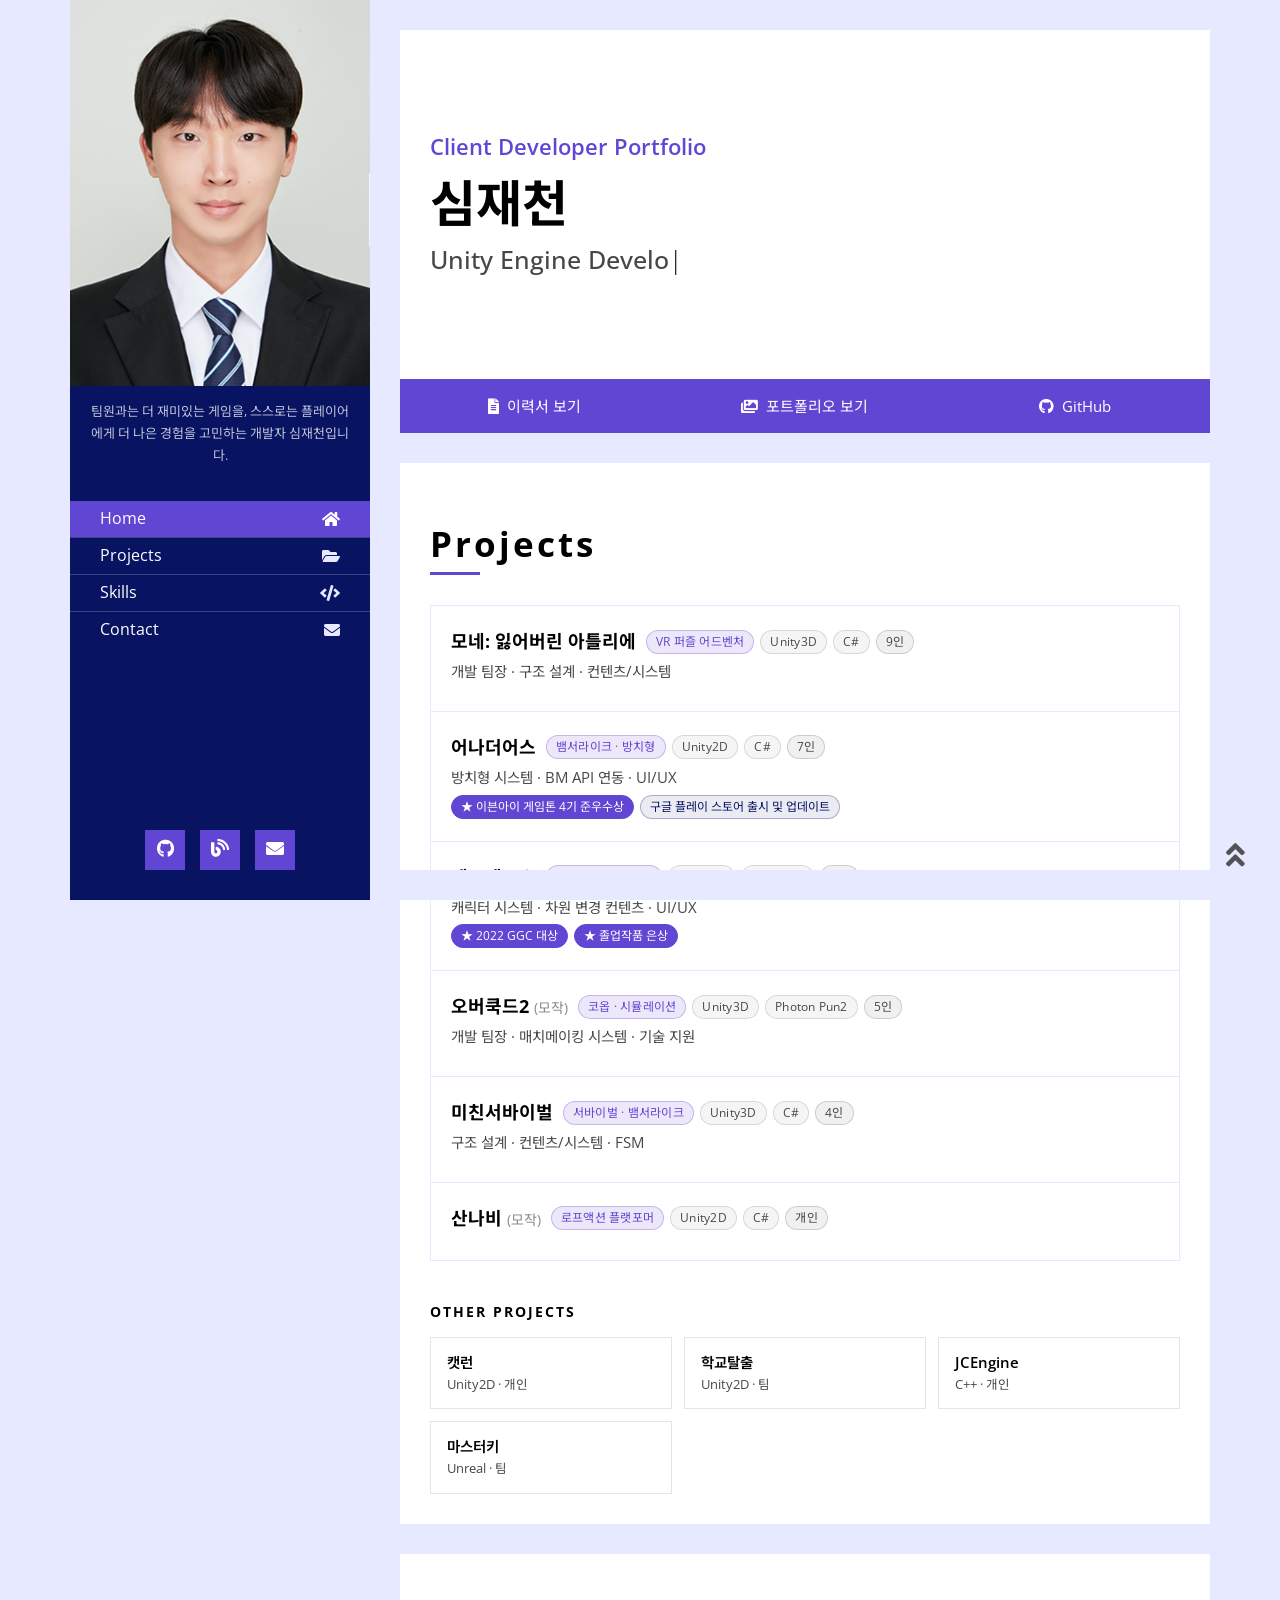
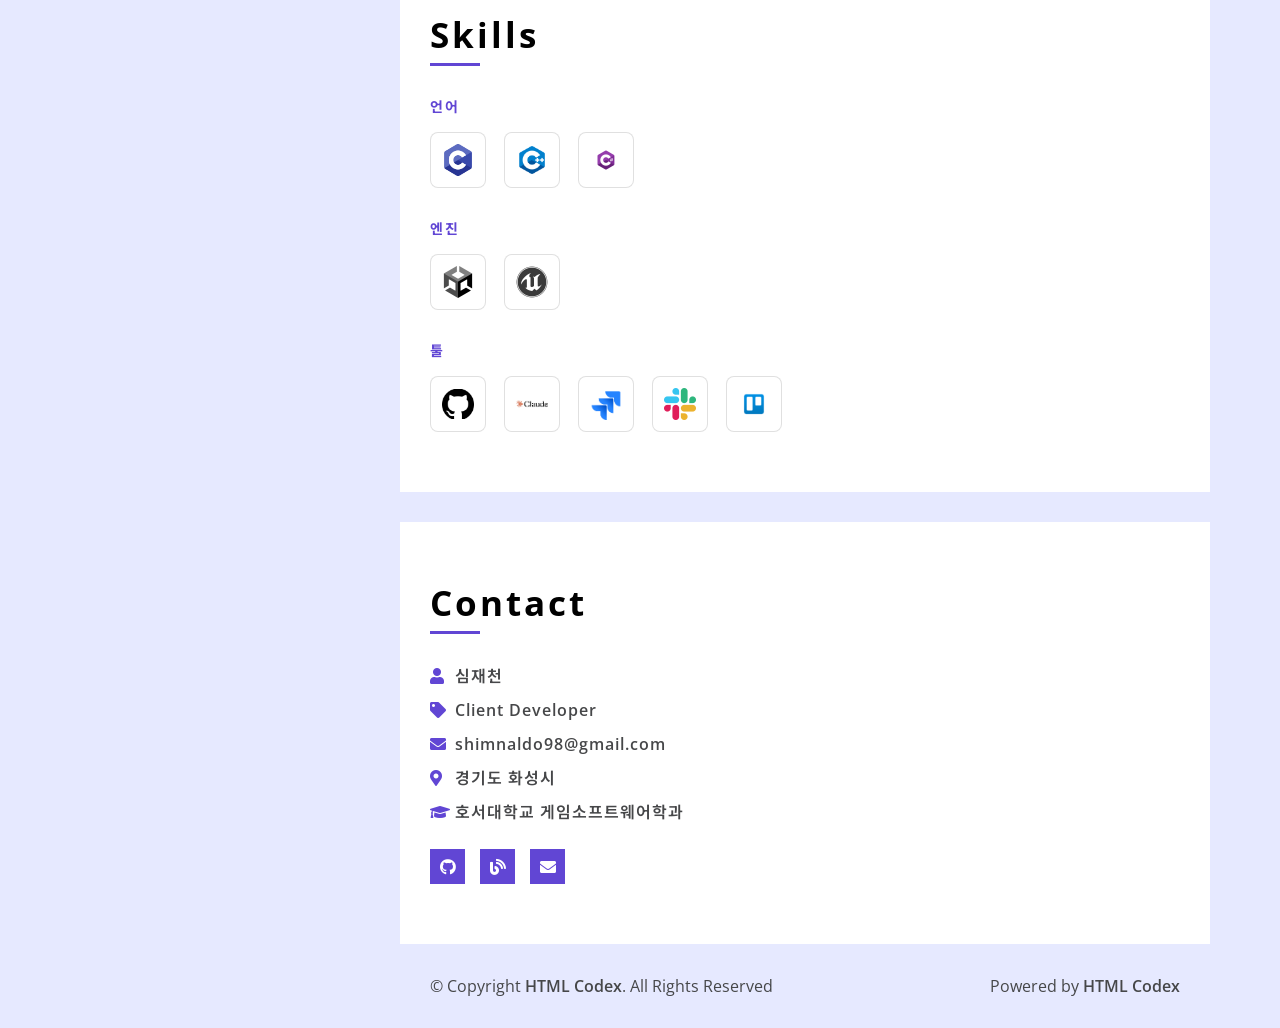
==== commit 797b0f28: "미친서바이벌 기술 문서 페이지 추가, 케르베로스/모네/메인 페이지 업데이트 Co-Authored-By: Claude Sonnet 5 <noreply@anthropic.com>" ====
--- a/index.html
+++ b/index.html
@@ -139,7 +139,7 @@
                                 <div class="project-role">개발 팀장 · 매치메이킹 시스템 · 기술 지원</div>
                             </div>
 
-                            <div class="project-item">
+                            <a class="project-item" href="madsurvival.html">
                                 <div class="project-header">
                                     <span class="project-name">미친서바이벌</span>
                                     <div class="project-tags">
@@ -150,7 +150,7 @@
                                     </div>
                                 </div>
                                 <div class="project-role">구조 설계 · 컨텐츠/시스템 · FSM</div>
-                            </div>
+                            </a>
 
                             <div class="project-item">
                                 <div class="project-header">
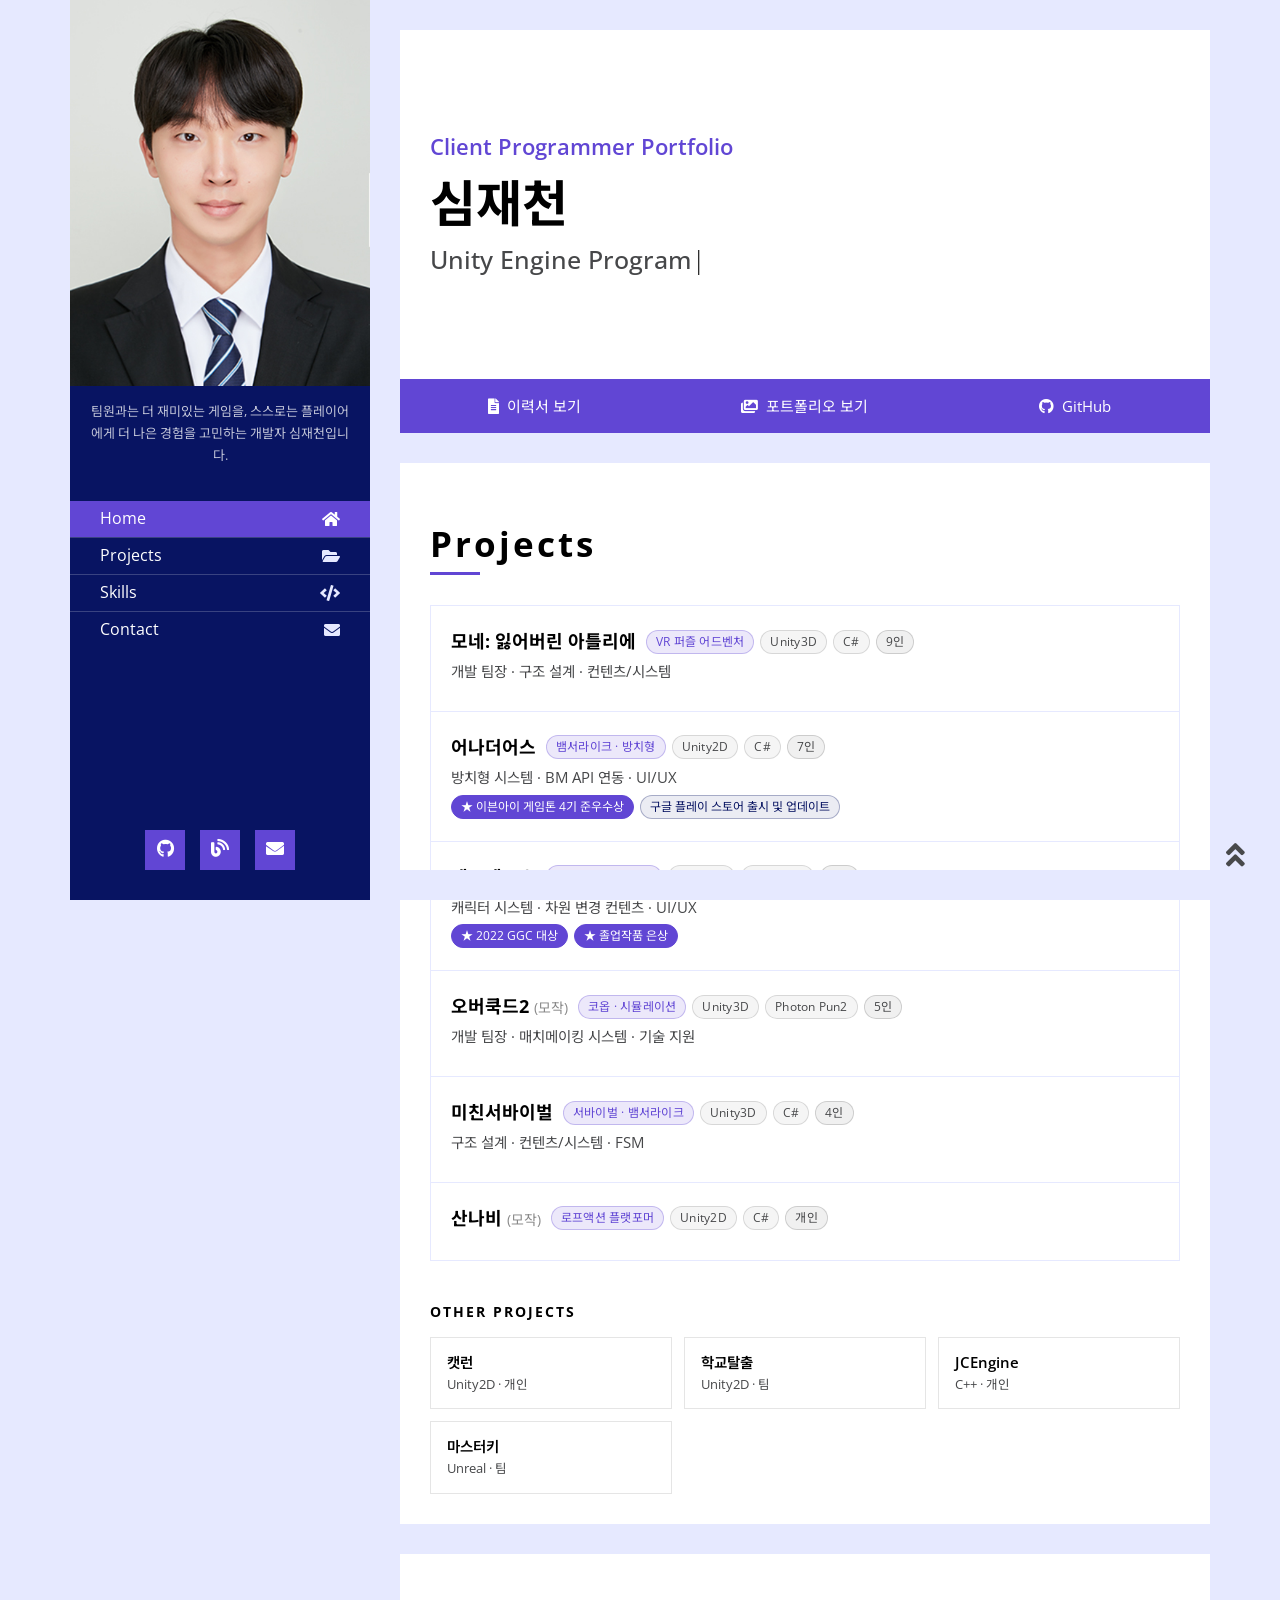
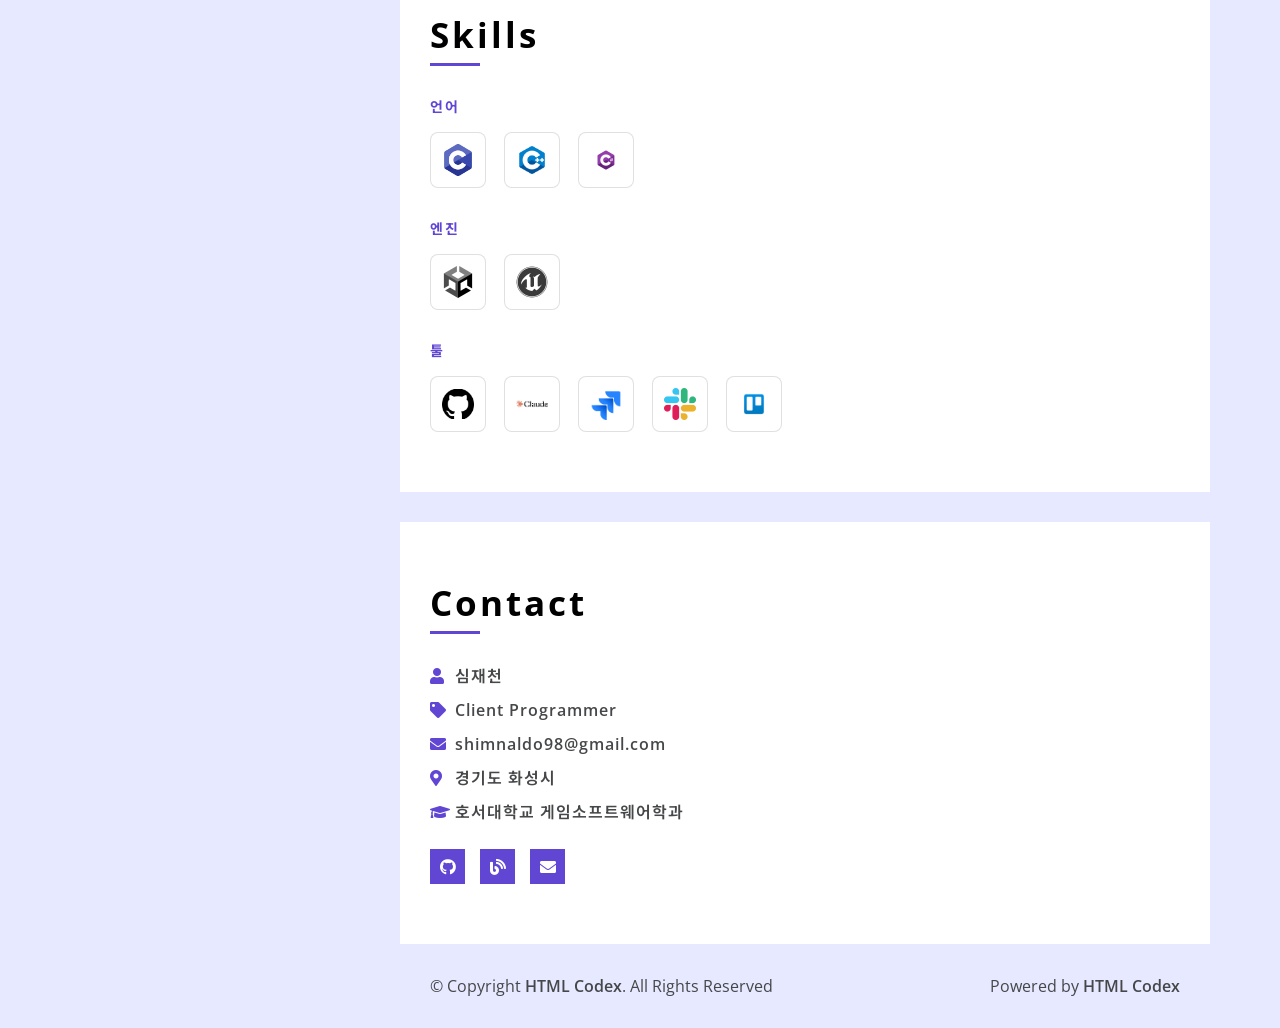
==== commit 680b3072: "메인 페이지 문구 수정, 기술문서에 목적 항목 추가 및 이미지 배치 정리 Co-Authored-By: Claude Sonnet 5 <noreply@anthropic.com> Cla" ====
--- a/index.html
+++ b/index.html
@@ -2,7 +2,7 @@
 <html lang="ko">
     <head>
         <meta charset="utf-8">
-        <title>심재천 | Client Developer</title>
+        <title>심재천 | Client Programmer</title>
         <meta content="width=device-width, initial-scale=1.0" name="viewport">
         <meta content="심재천, 게임 클라이언트 개발자, Unity, Unreal Engine, 포트폴리오" name="keywords">
         <meta content="게임 클라이언트 개발자 심재천의 포트폴리오 사이트입니다." name="description">
@@ -56,10 +56,10 @@
             <div class="content">
                 <div class="header" id="header">
                     <div class="content-inner">
-                        <p>Client Developer Portfolio</p>
+                        <p>Client Programmer Portfolio</p>
                         <h1>심재천</h1>
                         <h2></h2>
-                        <div class="typed-text">Unity Engine Developer</div>
+                        <div class="typed-text">Unity Engine Programmer</div>
                     </div>
                 </div>
 
@@ -253,7 +253,7 @@
                             <div class="col-md-12">
                                 <div class="contact-info">
                                     <p><i class="fa fa-user"></i>심재천</p>
-                                    <p><i class="fa fa-tag"></i>Client Developer</p>
+                                    <p><i class="fa fa-tag"></i>Client Programmer</p>
                                     <p><i class="fa fa-envelope"></i><a href="mailto:shimnaldo98@gmail.com">shimnaldo98@gmail.com</a></p>
                                     <p><i class="fa fa-map-marker-alt"></i>경기도 화성시</p>
                                     <p><i class="fa fa-graduation-cap"></i>호서대학교 게임소프트웨어학과</p>
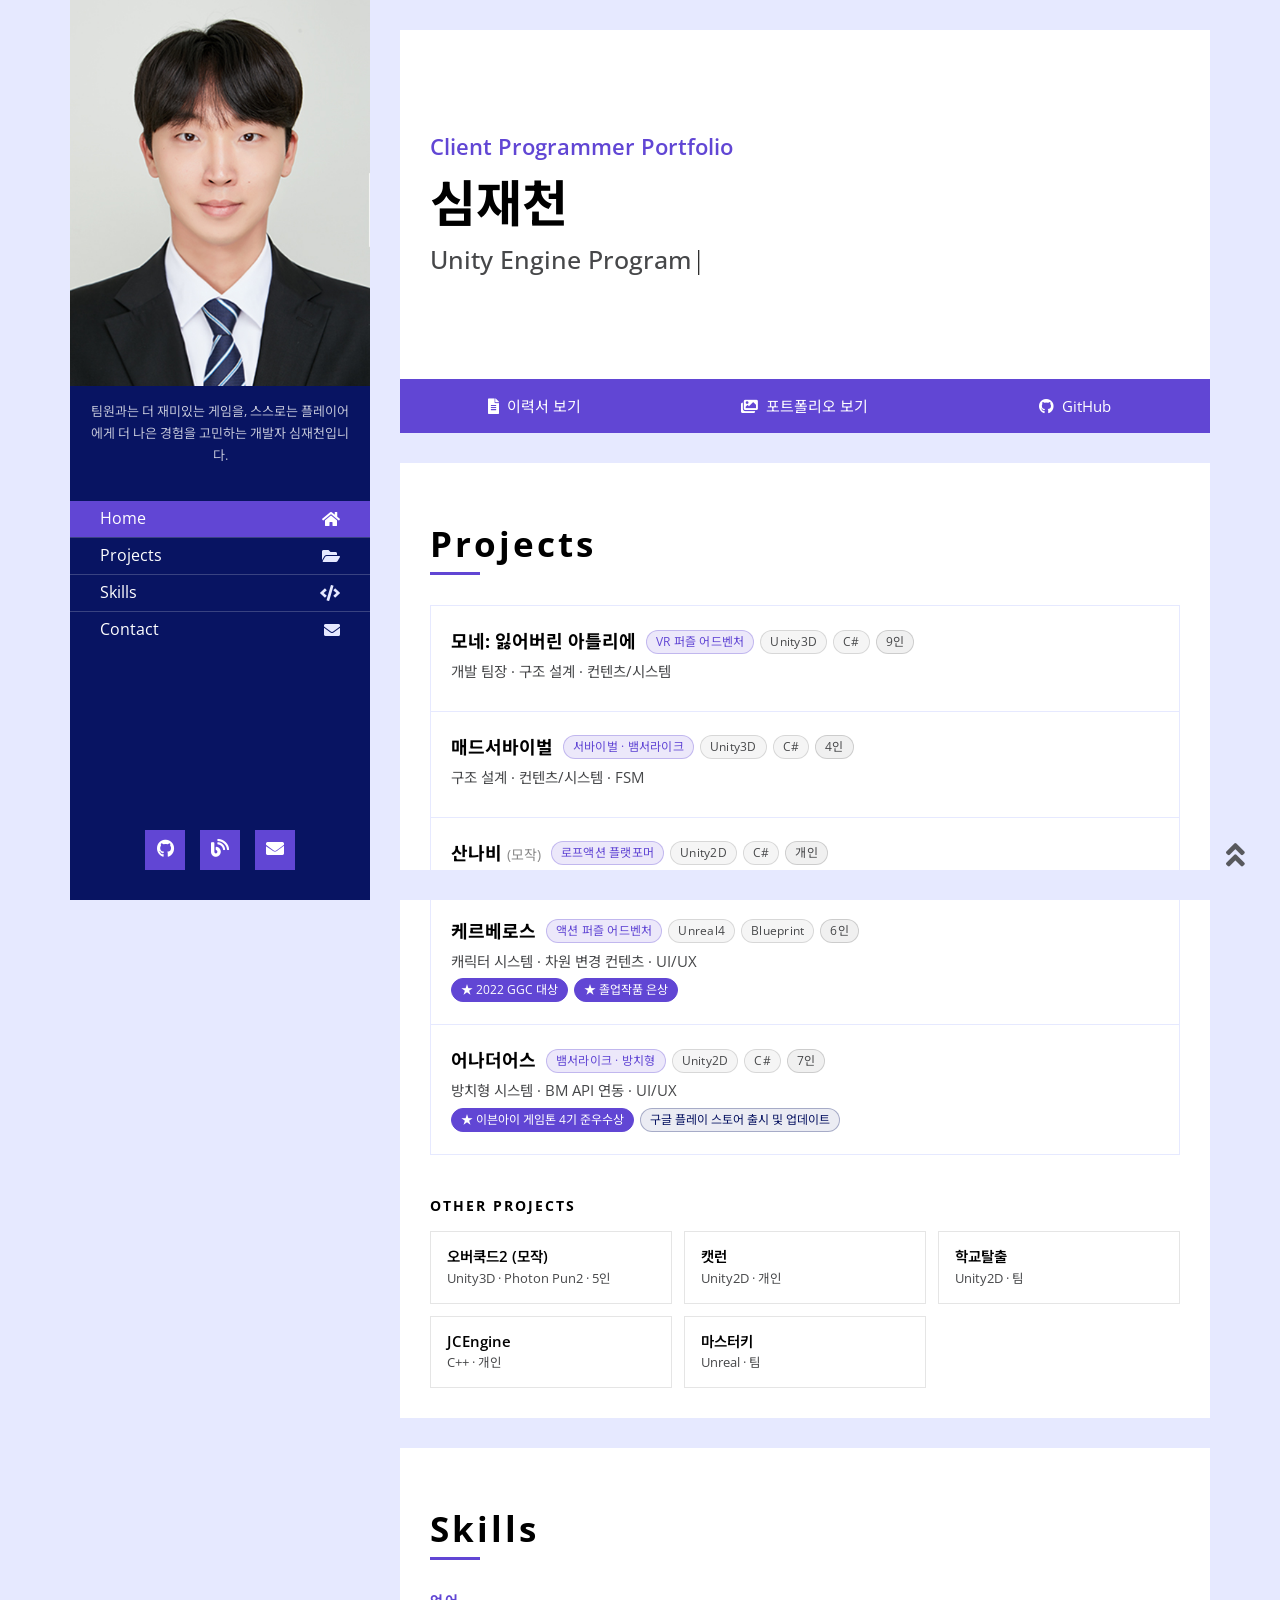
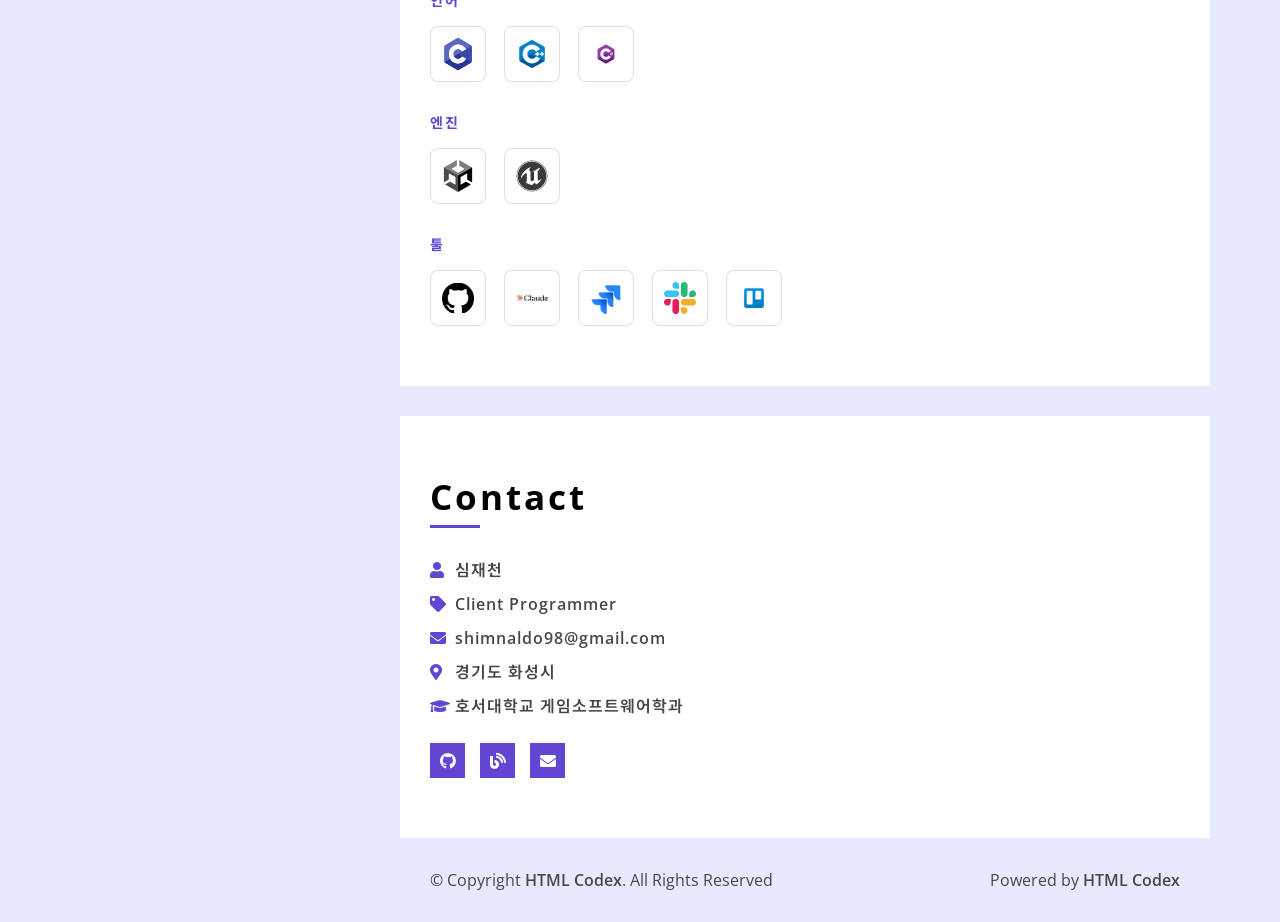
==== commit 4d492e76: "미친서바이벌을 매드서바이벌로 명칭 변경, 프로젝트 순서 재배치 Co-Authored-By: Claude Sonnet 5 <noreply@anthropic.com> Claude-Se" ====
--- a/index.html
+++ b/index.html
@@ -92,6 +92,48 @@
                                 <div class="project-role">개발 팀장 · 구조 설계 · 컨텐츠/시스템</div>
                             </a>
 
+                            <a class="project-item" href="madsurvival.html">
+                                <div class="project-header">
+                                    <span class="project-name">매드서바이벌</span>
+                                    <div class="project-tags">
+                                        <span class="tag tag-genre">서바이벌 · 뱀서라이크</span>
+                                        <span class="tag tag-tool">Unity3D</span>
+                                        <span class="tag tag-tool">C#</span>
+                                        <span class="tag tag-team">4인</span>
+                                    </div>
+                                </div>
+                                <div class="project-role">구조 설계 · 컨텐츠/시스템 · FSM</div>
+                            </a>
+
+                            <div class="project-item">
+                                <div class="project-header">
+                                    <span class="project-name">산나비 <span style="font-size:14px; color:#888; font-weight:400;">(모작)</span></span>
+                                    <div class="project-tags">
+                                        <span class="tag tag-genre">로프액션 플랫포머</span>
+                                        <span class="tag tag-tool">Unity2D</span>
+                                        <span class="tag tag-tool">C#</span>
+                                        <span class="tag tag-team">개인</span>
+                                    </div>
+                                </div>
+                            </div>
+
+                            <a class="project-item" href="kerberos.html">
+                                <div class="project-header">
+                                    <span class="project-name">케르베로스</span>
+                                    <div class="project-tags">
+                                        <span class="tag tag-genre">액션 퍼즐 어드벤처</span>
+                                        <span class="tag tag-tool">Unreal4</span>
+                                        <span class="tag tag-tool">Blueprint</span>
+                                        <span class="tag tag-team">6인</span>
+                                    </div>
+                                </div>
+                                <div class="project-role">캐릭터 시스템 · 차원 변경 컨텐츠 · UI/UX</div>
+                                <div class="project-awards">
+                                    <span class="award-badge">★ 2022 GGC 대상</span>
+                                    <span class="award-badge">★ 졸업작품 은상</span>
+                                </div>
+                            </a>
+
                             <div class="project-item">
                                 <div class="project-header">
                                     <span class="project-name">어나더어스</span>
@@ -109,65 +151,14 @@
                                 </div>
                             </div>
 
-                            <a class="project-item" href="kerberos.html">
-                                <div class="project-header">
-                                    <span class="project-name">케르베로스</span>
-                                    <div class="project-tags">
-                                        <span class="tag tag-genre">액션 퍼즐 어드벤처</span>
-                                        <span class="tag tag-tool">Unreal4</span>
-                                        <span class="tag tag-tool">Blueprint</span>
-                                        <span class="tag tag-team">6인</span>
-                                    </div>
-                                </div>
-                                <div class="project-role">캐릭터 시스템 · 차원 변경 컨텐츠 · UI/UX</div>
-                                <div class="project-awards">
-                                    <span class="award-badge">★ 2022 GGC 대상</span>
-                                    <span class="award-badge">★ 졸업작품 은상</span>
-                                </div>
-                            </a>
-
-                            <div class="project-item">
-                                <div class="project-header">
-                                    <span class="project-name">오버쿡드2 <span style="font-size:14px; color:#888; font-weight:400;">(모작)</span></span>
-                                    <div class="project-tags">
-                                        <span class="tag tag-genre">코옵 · 시뮬레이션</span>
-                                        <span class="tag tag-tool">Unity3D</span>
-                                        <span class="tag tag-tool">Photon Pun2</span>
-                                        <span class="tag tag-team">5인</span>
-                                    </div>
-                                </div>
-                                <div class="project-role">개발 팀장 · 매치메이킹 시스템 · 기술 지원</div>
-                            </div>
-
-                            <a class="project-item" href="madsurvival.html">
-                                <div class="project-header">
-                                    <span class="project-name">미친서바이벌</span>
-                                    <div class="project-tags">
-                                        <span class="tag tag-genre">서바이벌 · 뱀서라이크</span>
-                                        <span class="tag tag-tool">Unity3D</span>
-                                        <span class="tag tag-tool">C#</span>
-                                        <span class="tag tag-team">4인</span>
-                                    </div>
-                                </div>
-                                <div class="project-role">구조 설계 · 컨텐츠/시스템 · FSM</div>
-                            </a>
-
-                            <div class="project-item">
-                                <div class="project-header">
-                                    <span class="project-name">산나비 <span style="font-size:14px; color:#888; font-weight:400;">(모작)</span></span>
-                                    <div class="project-tags">
-                                        <span class="tag tag-genre">로프액션 플랫포머</span>
-                                        <span class="tag tag-tool">Unity2D</span>
-                                        <span class="tag tag-tool">C#</span>
-                                        <span class="tag tag-team">개인</span>
-                                    </div>
-                                </div>
-                            </div>
-
                         </div>
 
                         <div class="other-projects-label">Other Projects</div>
                         <div class="other-projects-grid">
+                            <div class="other-project-card">
+                                <div class="other-project-title">오버쿡드2 (모작)</div>
+                                <div class="other-project-meta">Unity3D · Photon Pun2 · 5인</div>
+                            </div>
                             <div class="other-project-card">
                                 <div class="other-project-title">캣런</div>
                                 <div class="other-project-meta">Unity2D · 개인</div>
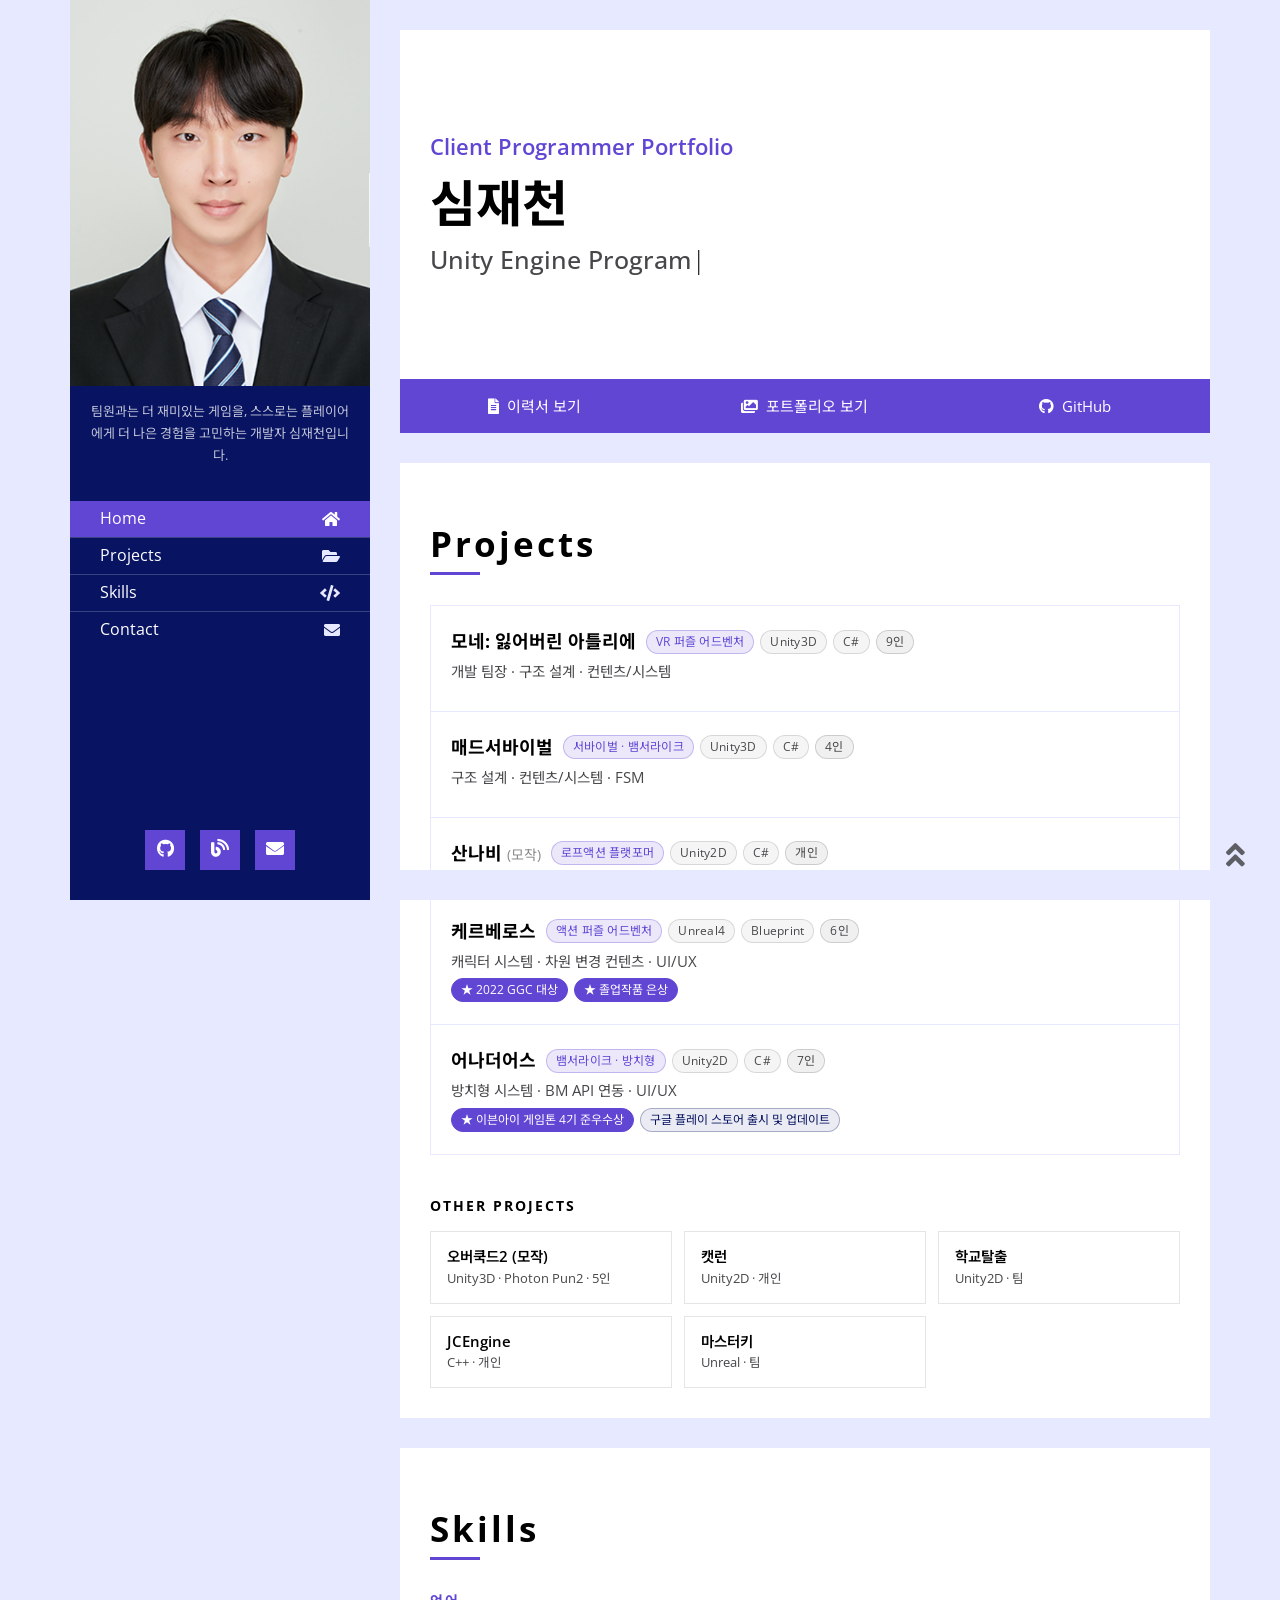
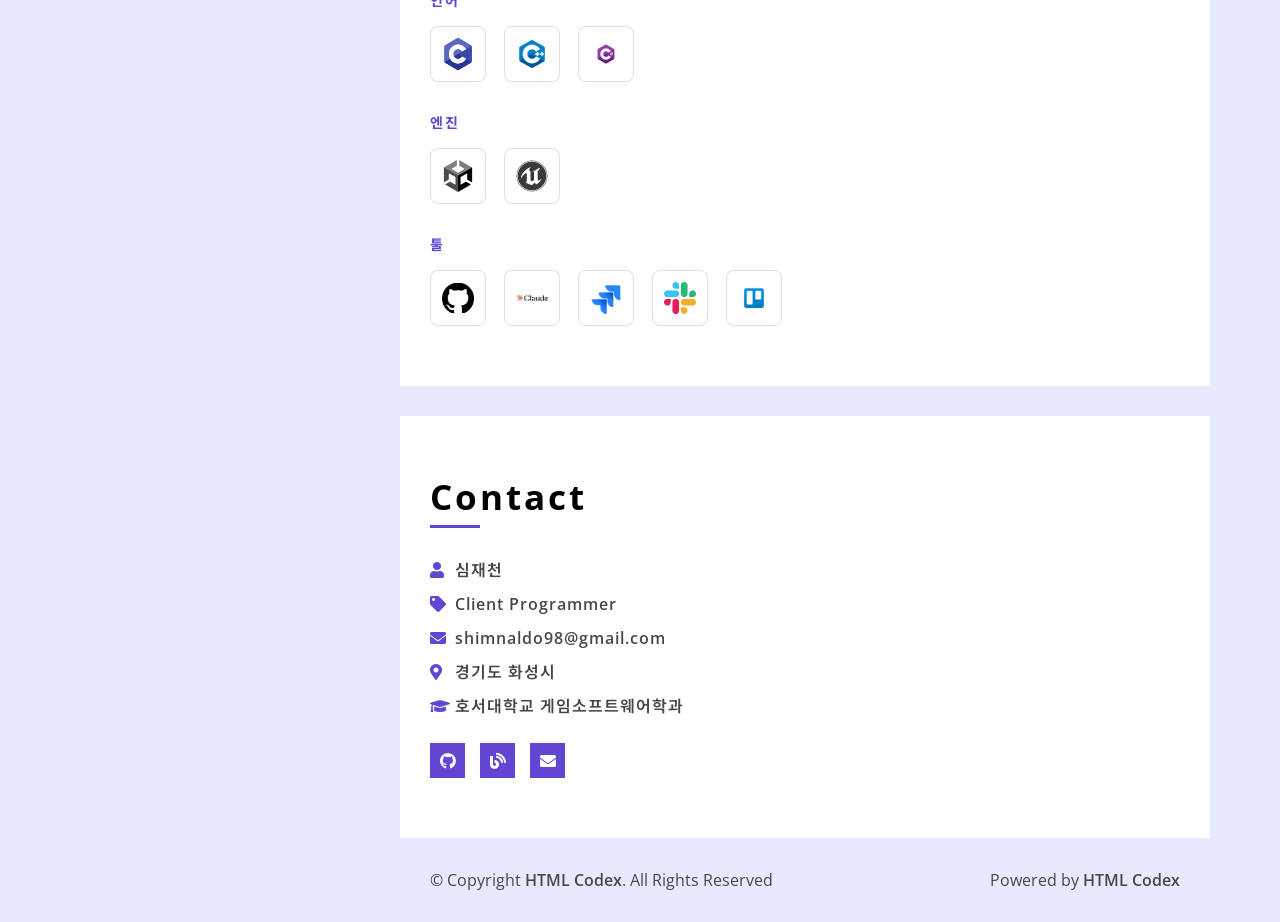
==== commit 098319c7: "산나비 기술문서 페이지 추가 (에임 설정, 로프 액션, 터널링 문제 해결), 매드서바이벌 문구 수정 Co-Authored-By: Claude Sonnet 5 <noreply@ant" ====
--- a/index.html
+++ b/index.html
@@ -105,7 +105,7 @@
                                 <div class="project-role">구조 설계 · 컨텐츠/시스템 · FSM</div>
                             </a>
 
-                            <div class="project-item">
+                            <a class="project-item" href="sannabi.html">
                                 <div class="project-header">
                                     <span class="project-name">산나비 <span style="font-size:14px; color:#888; font-weight:400;">(모작)</span></span>
                                     <div class="project-tags">
@@ -115,7 +115,7 @@
                                         <span class="tag tag-team">개인</span>
                                     </div>
                                 </div>
-                            </div>
+                            </a>
 
                             <a class="project-item" href="kerberos.html">
                                 <div class="project-header">
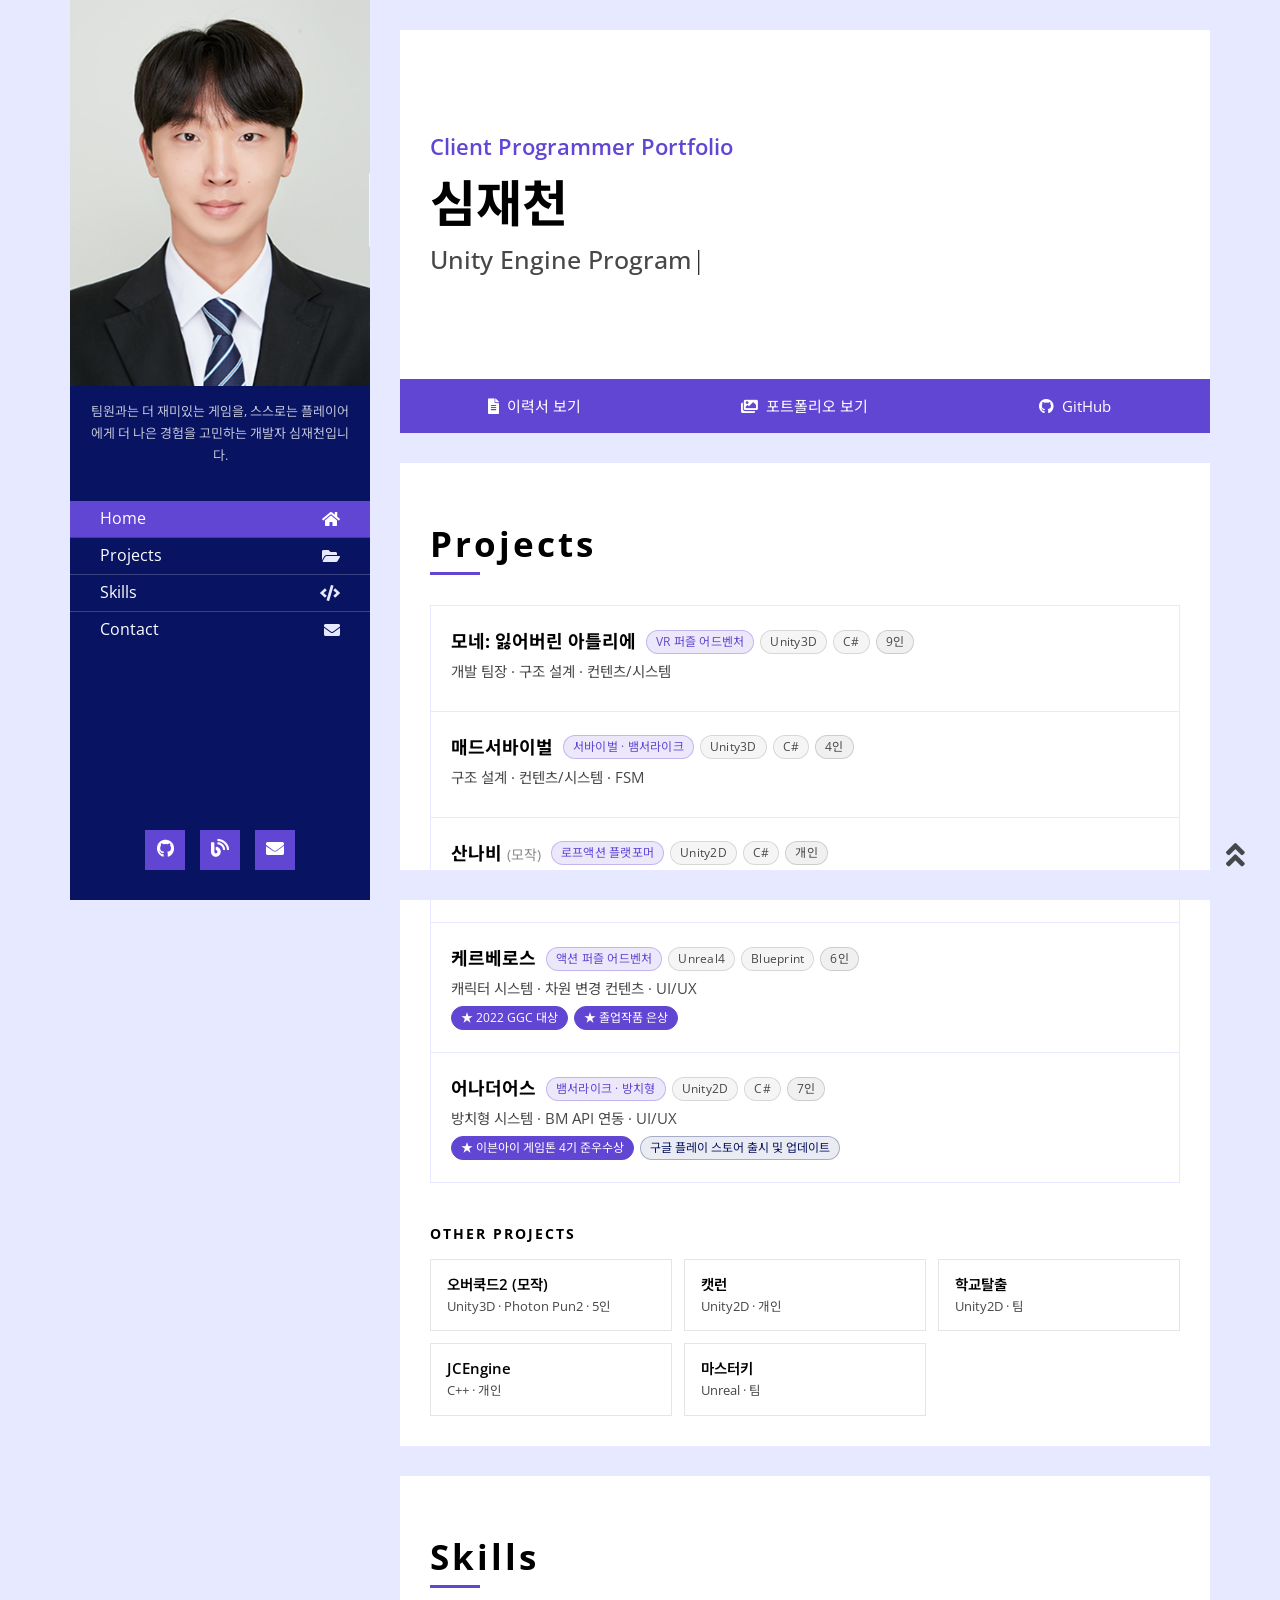
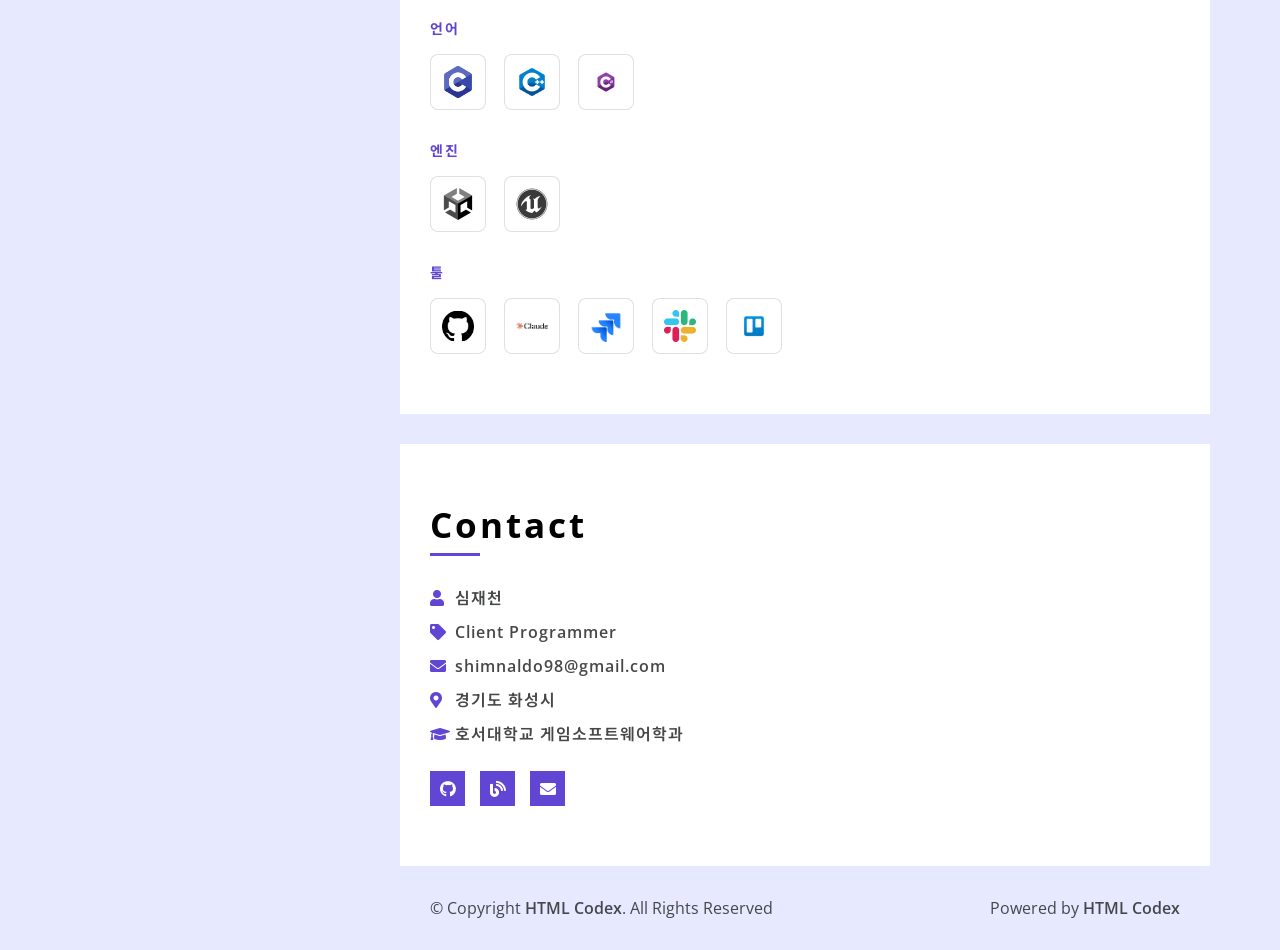
==== commit 62457bdb: "프로필 페이지 산나비 카드에 담당 업무 표시 추가 Co-Authored-By: Claude Sonnet 5 <noreply@anthropic.com> Claude-Session: " ====
--- a/index.html
+++ b/index.html
@@ -115,6 +115,7 @@
                                         <span class="tag tag-team">개인</span>
                                     </div>
                                 </div>
+                                <div class="project-role">캐릭터 액션(로프 액션, 스킬) 구현 · 시네마틱 연출 · 몬스터 AI(FSM) 구현</div>
                             </a>
 
                             <a class="project-item" href="kerberos.html">
